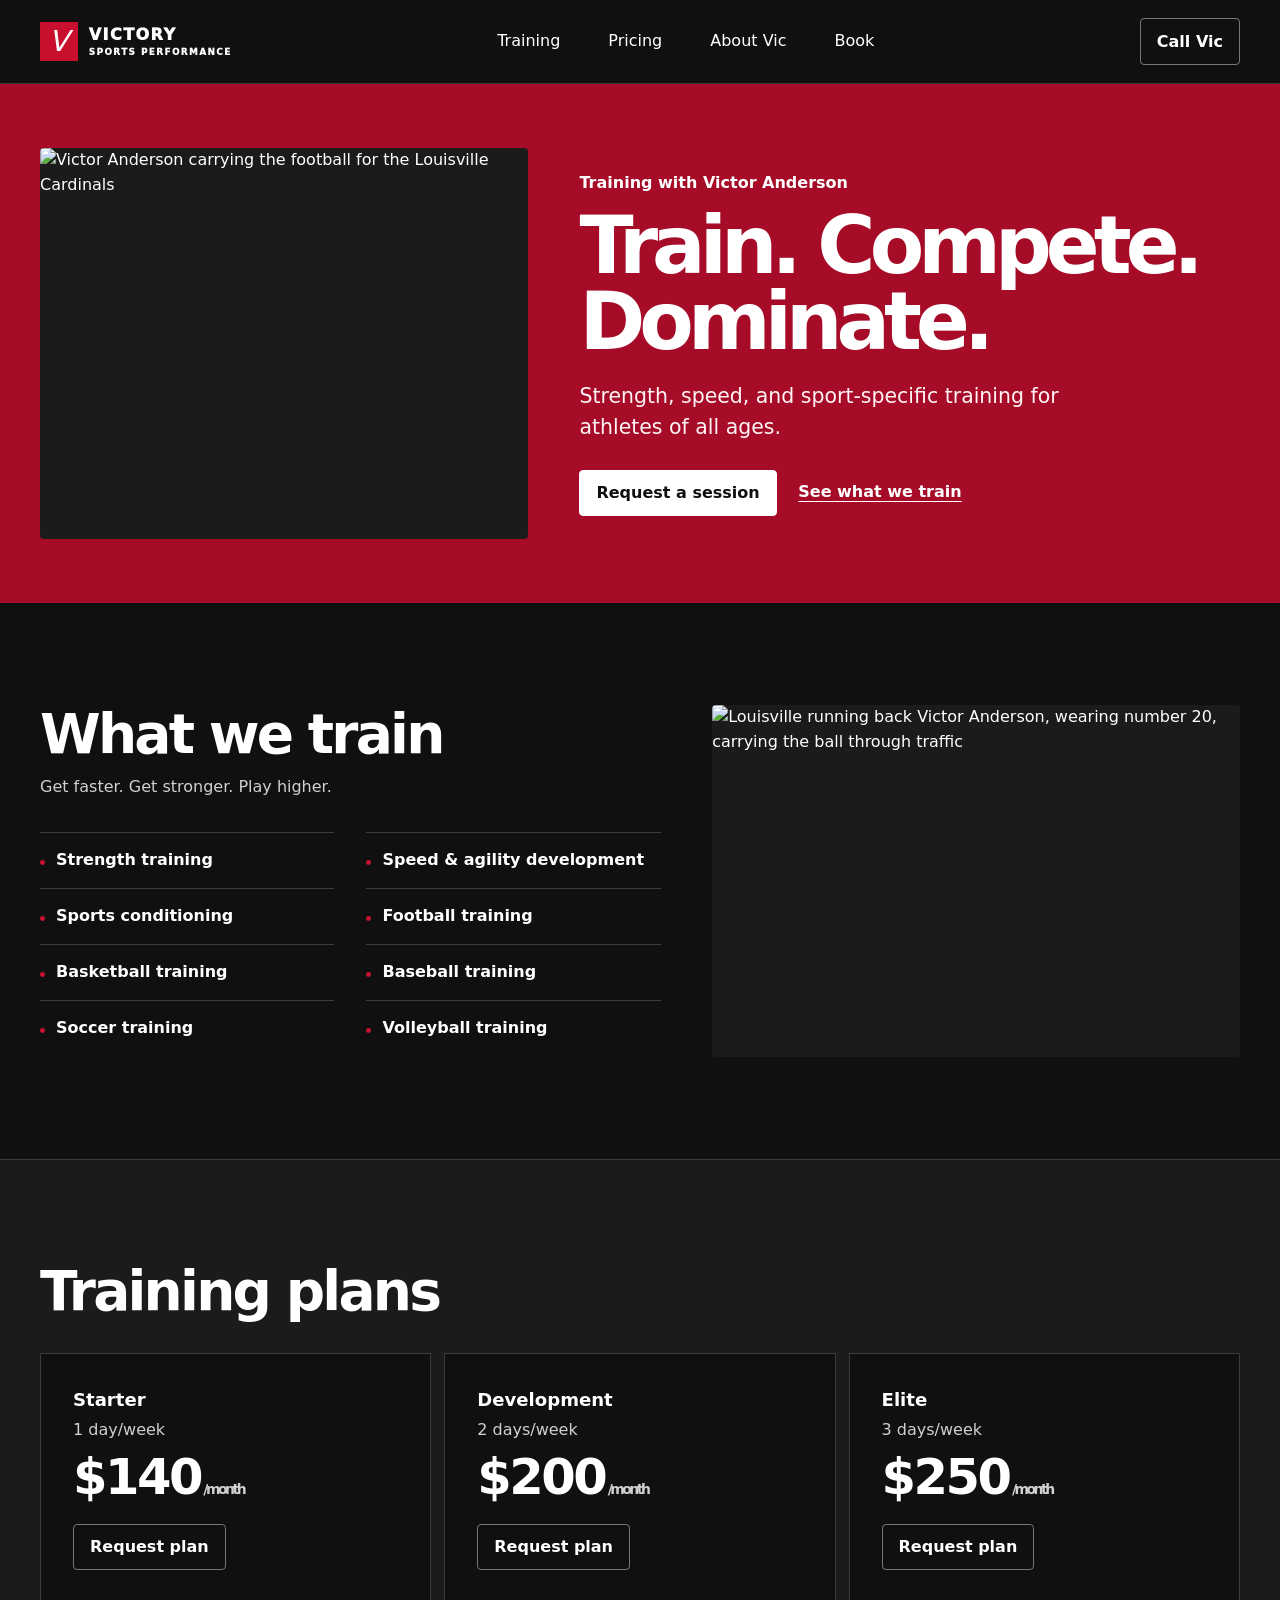
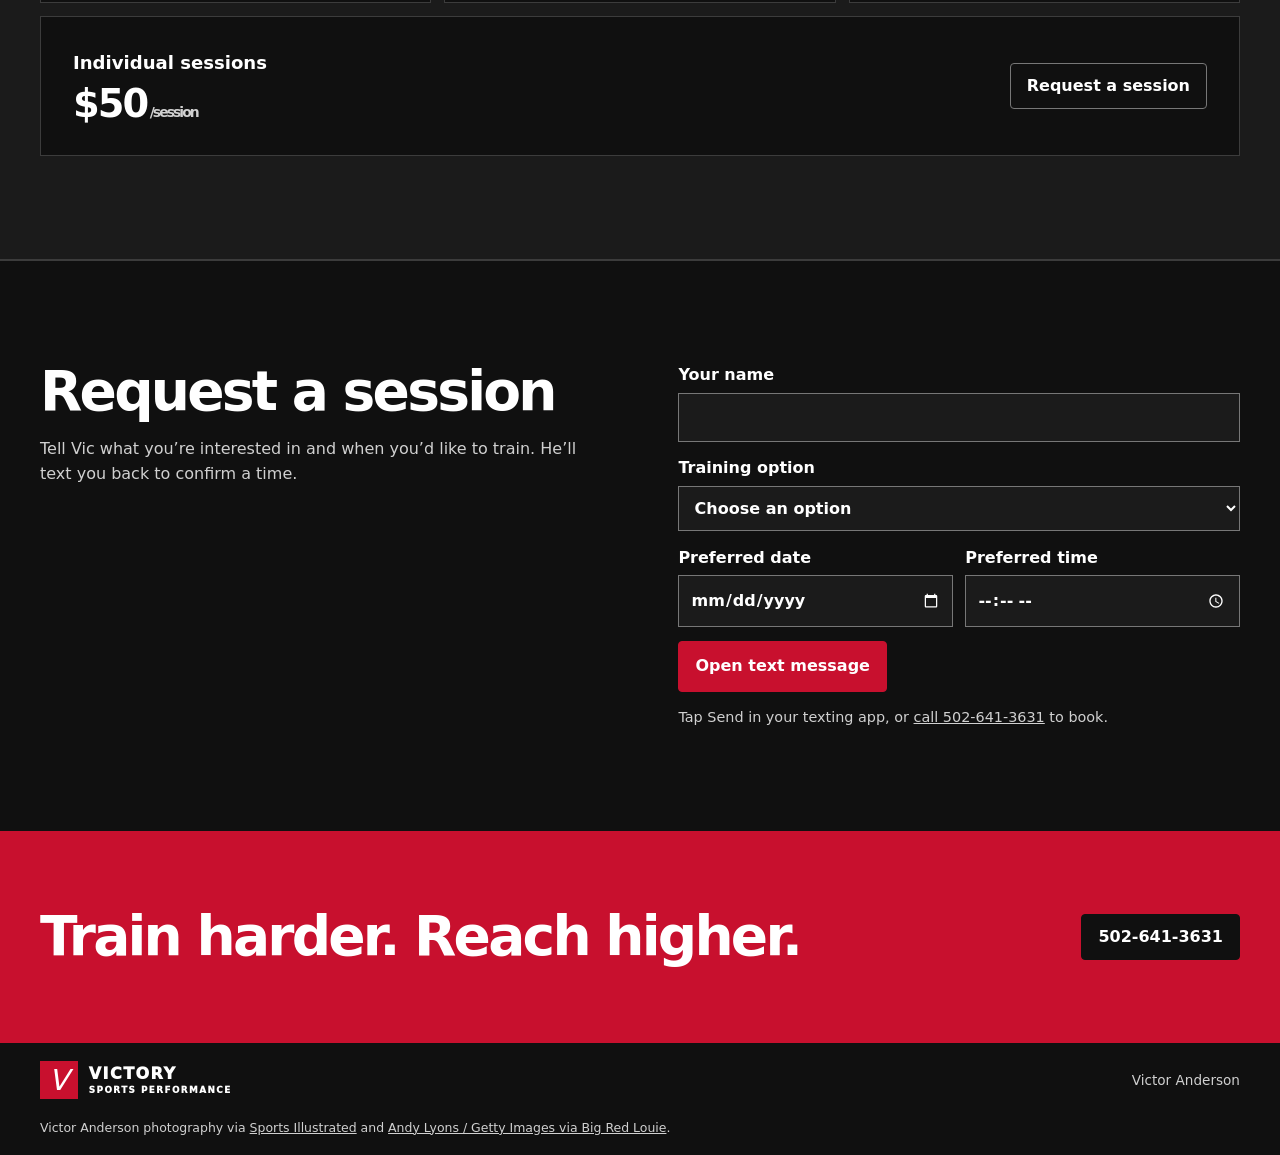
==== index.html @ 670b20ab "Move the lead photo to the left on desktop" ====
<!doctype html>
<html lang="en">
<head>
<meta charset="utf-8">
<meta name="viewport" content="width=device-width,initial-scale=1">
<meta name="description" content="Sports performance training with Victor Anderson. Strength, speed, and conditioning for athletes of all ages and sports.">
<title>Victory Sports Performance | Victor Anderson</title>
<link rel="stylesheet" href="styles.css">
<style>
:root {
  --display: system-ui, sans-serif;
}
.hero-inner {
  display: grid;
  grid-template-columns: minmax(0, .85fr) minmax(0, 1.15fr);
  align-items: center;
  gap: clamp(1.5rem, 4vw, 4rem);
  padding-block: clamp(2.5rem, 5vw, 4.5rem);
}
.hero h1 { font-size: clamp(2.8rem, 6.2vw, 6rem); text-wrap: balance; }
@media (min-width: 761px) {
  .hero-inner > .field-photo { grid-column: 1; grid-row: 1; }
  .hero-copy { grid-column: 2; grid-row: 1; }
}
.training-grid {
  display: grid;
  grid-template-columns: minmax(0, 1fr) minmax(0, .85fr);
  align-items: center;
  gap: clamp(1.5rem, 4vw, 4rem);
}
.field-photo { margin: 0; min-width: 0; }
.field-photo img {
  display: block;
  width: 100%;
  height: auto;
  aspect-ratio: 5 / 4;
  object-fit: cover;
  object-position: center 55%;
  background: var(--panel);
  border-radius: .25rem;
}
.training-grid .field-photo img { aspect-ratio: 3 / 2; }
.photo-credits { padding-bottom: 1.1rem; margin-block: 0; color: var(--muted); font-size: .78rem; }
@media (max-width: 760px) {
  .hero-inner, .training-grid { grid-template-columns: 1fr; }
  .hero h1 { font-size: clamp(2.7rem, 10vw, 5rem); }
  .field-photo img { aspect-ratio: 4 / 3; }
}
.coach-name { margin: 0 0 .8rem; color: var(--paper); font-weight: 700; }
h1 { font-size: clamp(2.8rem, 8.8vw, 7.4rem); letter-spacing: -.075em; line-height: .96; }
h2 { font-size: clamp(2rem, 4.3vw, 3.6rem); letter-spacing: -.05em; line-height: 1.05; }
.intro { max-width: 42ch; margin-top: 1.25rem; }
.button { border-radius: .25rem; }
.training-tagline { color: var(--muted); margin: .7rem 0 0; }
.programs li::before { width: .3rem; height: .3rem; border-radius: 50%; transform: none; }
.plans article:last-child { border-color: var(--line); }
.price { font-size: clamp(2rem, 4vw, 3.1rem); letter-spacing: -.05em; }
.booking { border-top: 1px solid var(--line); }
.booking-grid { display: grid; grid-template-columns: minmax(0, 1fr) minmax(0, 1fr); gap: clamp(1.5rem, 6vw, 5rem); }
.booking-copy p:last-child, .booking-help { color: var(--muted); }
.booking-form { display: grid; gap: .9rem; }
.booking-form[hidden] { display: none; }
.booking-form label { display: grid; gap: .3rem; font-weight: 700; }
.booking-form input, .booking-form select { min-width: 0; width: 100%; padding: .7rem; border: 1px solid #777777; background: var(--panel); color: var(--paper); font: inherit; }
.booking-form :is(input, select):focus-visible { outline: 2px solid var(--paper); outline-offset: 2px; }
.booking-time { display: grid; grid-template-columns: repeat(2, minmax(0, 1fr)); gap: .75rem; }
.booking-form .button { justify-self: start; font: inherit; font-weight: 800; cursor: pointer; }
.booking-help { margin: 0; font-size: .9rem; }
@media (max-width: 680px) { .booking-grid { grid-template-columns: 1fr; } }
@media (max-width: 360px) { .booking-time { grid-template-columns: 1fr; } }
</style>
</head>
<body>
<a class="skip" href="#main">Skip to content</a>
<header class="wrap header">
<a href="./" class="brand"><span class="mark" aria-hidden="true">V</span><span>VICTORY<small>SPORTS PERFORMANCE</small></span></a>
<nav aria-label="Main navigation"><a href="#training">Training</a><a href="#pricing">Pricing</a><a href="./victor-anderson.html">About Vic</a><a href="#booking">Book</a></nav>
<a class="button outline" href="tel:+15026413631">Call Vic</a>
</header>
<main id="main">
<section class="hero">
<div class="wrap hero-inner">
<div class="hero-copy">
<p class="coach-name">Training with Victor Anderson</p>
<h1>Train. Compete.<br>Dominate.</h1>
<p class="intro">Strength, speed, and sport-specific training for athletes of all ages.</p>
<div class="actions"><a class="button" href="#booking">Request a session</a><a class="text-link" href="#training">See what we train</a></div>
</div>
<figure class="field-photo">
  <img src="https://www.si.com/.image/t_share/MTY4MjYxNjY4NzAwNDMxNjM3/victor-anderson-p1jpg.jpg" alt="Victor Anderson carrying the football for the Louisville Cardinals" width="900" height="720" fetchpriority="high">
</figure>
</div>
</section>
<section class="wrap section training-grid" id="training">
<div>
<h2>What we train</h2>
<p class="training-tagline">Get faster. Get stronger. Play higher.</p>
<ul class="programs">
<li>Strength training</li><li>Speed &amp; agility development</li><li>Sports conditioning</li><li>Football training</li><li>Basketball training</li><li>Baseball training</li><li>Soccer training</li><li>Volleyball training</li>
</ul>
</div>
<figure class="field-photo">
  <img src="https://images2.minutemediacdn.com/image/upload/c_fill%2Cw_720%2Car_16%3A9%2Cf_auto%2Cq_auto%2Cg_auto/shape/cover/sport/cd3e991892039400af89ea56bec3d49aaea611ad6e52cfca38bb9a7efc044251.jpg" alt="Louisville running back Victor Anderson, wearing number 20, carrying the ball through traffic" width="720" height="405" loading="lazy" decoding="async">
</figure>
</section>
<section class="pricing" id="pricing"><div class="wrap section">
<h2>Training plans</h2>
<div class="plans">
<article><h3>Starter</h3><p>1 day/week</p><div class="price">$140<small>/month</small></div><a class="button outline" href="#booking" data-plan="starter" aria-label="Request the Starter plan">Request plan</a></article>
<article><h3>Development</h3><p>2 days/week</p><div class="price">$200<small>/month</small></div><a class="button outline" href="#booking" data-plan="development" aria-label="Request the Development plan">Request plan</a></article>
<article><h3>Elite</h3><p>3 days/week</p><div class="price">$250<small>/month</small></div><a class="button outline" href="#booking" data-plan="elite" aria-label="Request the Elite plan">Request plan</a></article>
</div>
<div class="single"><div><h3>Individual sessions</h3><div class="price">$50<small>/session</small></div></div><a class="button outline" href="#booking" data-plan="individual">Request a session</a></div>
</div></section>
<section class="booking" id="booking" aria-labelledby="booking-heading">
  <div class="wrap section booking-grid">
    <div class="booking-copy">
      <h2 id="booking-heading">Request a session</h2>
      <p>Tell Vic what you’re interested in and when you’d like to train. He’ll text you back to confirm a time.</p>
    </div>
    <form class="booking-form" id="booking-form" aria-describedby="booking-help" hidden>
      <label>Your name <input name="clientName" autocomplete="name" maxlength="80" required></label>
      <label>Training option
        <select name="plan" required>
          <option value="">Choose an option</option>
          <option value="individual">Individual session — $50/session</option>
          <option value="starter">Starter — $140/month</option>
          <option value="development">Development — $200/month</option>
          <option value="elite">Elite — $250/month</option>
        </select>
      </label>
      <div class="booking-time">
        <label>Preferred date <input type="date" name="date" required></label>
        <label>Preferred time <input type="time" name="time" required></label>
      </div>
      <button class="button" type="submit">Open text message</button>
      <p class="booking-help" id="booking-help">Tap Send in your texting app, or <a href="tel:+15026413631">call 502-641-3631</a> to book.</p>
    </form>
    <noscript><p><a href="tel:+15026413631">Call 502-641-3631 to request a session.</a></p></noscript>
  </div>
</section>
<section class="contact"><div class="wrap"><h2>Train harder. Reach higher.</h2><a class="button" href="tel:+15026413631">502-641-3631</a></div></section>
</main>
<footer class="wrap footer"><a href="./" class="brand"><span class="mark" aria-hidden="true">V</span><span>VICTORY<small>SPORTS PERFORMANCE</small></span></a><span>Victor Anderson</span></footer>
<p class="wrap photo-credits">Victor Anderson photography via <a href="https://www.si.com/more-sports/2011/08/01/victor-anderson-louisville">Sports Illustrated</a> and <a href="https://bigredlouie.com/2019/08/29/louisville-football-the-50-greatest-cardinals-of-all-time/">Andy Lyons / Getty Images via Big Red Louie</a>.</p>
<script>
  const bookingForm = document.querySelector('#booking-form');
  const nameField = bookingForm.elements.namedItem('clientName');
  const planField = bookingForm.elements.namedItem('plan');
  const dateField = bookingForm.elements.namedItem('date');
  const timeField = bookingForm.elements.namedItem('time');

  function setEarliestDate() {
    const now = new Date();
    const month = String(now.getMonth() + 1).padStart(2, '0');
    const day = String(now.getDate()).padStart(2, '0');
    dateField.min = `${now.getFullYear()}-${month}-${day}`;
  }

  setEarliestDate();
  bookingForm.hidden = false;
  document.querySelectorAll('[data-plan]').forEach((link) => {
    link.addEventListener('click', () => { planField.value = link.dataset.plan; });
  });
  nameField.addEventListener('input', () => nameField.setCustomValidity(''));

  bookingForm.addEventListener('submit', (event) => {
    event.preventDefault();
    setEarliestDate();
    const name = nameField.value.trim();
    nameField.setCustomValidity(name ? '' : 'Enter your name.');
    if (!bookingForm.reportValidity()) return;

    const plan = planField.selectedOptions[0].textContent;
    const date = new Intl.DateTimeFormat('en-US', { dateStyle: 'long' })
      .format(new Date(dateField.value + 'T12:00:00'));
    const [hour, minute] = timeField.value.split(':').map(Number);
    const time = `${hour % 12 || 12}:${String(minute).padStart(2, '0')} ${hour < 12 ? 'AM' : 'PM'}`;
    const message = `Hi Victor, I'm ${name}. I'd like to book ${plan} on ${date} at ${time}. Is that time available?`;
    const isAppleMobile = /iPhone|iPad|iPod/.test(navigator.userAgent)
      || (navigator.platform === 'MacIntel' && navigator.maxTouchPoints > 1);
    const separator = isAppleMobile ? '&' : '?';
    window.location.href = `sms:+15026413631${separator}body=${encodeURIComponent(message)}`;
  });
</script>
</body>
</html>
---- styles.css ----
:root {
  color-scheme: dark;
  --bg: #101010;
  --panel: #1b1b1b;
  --paper: #ffffff;
  --muted: #d0d0d0;
  --line: #3c3c3c;
  --red: #c8102e;
  --red-deep: #a60c27;
  --ink: #101010;
  --on-red-muted: #fff3f5;
  --display: Impact, Haettenschweiler, 'Arial Narrow', sans-serif;
}
* { box-sizing: border-box; }
html { scroll-behavior: smooth; }
body { margin: 0; background: var(--bg); color: var(--paper); font: 16px/1.55 system-ui, sans-serif; }
a { color: inherit; }
a:focus-visible { outline: 2px solid var(--paper); outline-offset: 5px; }
.wrap { width: min(100% - 3rem, 75rem); margin-inline: auto; }
.header, .footer { display: flex; align-items: center; justify-content: space-between; gap: 1rem; padding-block: 1.15rem; }
.header nav { display: flex; gap: clamp(1rem, 4vw, 3rem); }
.header nav a, .brand { text-decoration: none; }
.header nav a:hover, .text-link:hover { text-decoration: underline; text-underline-offset: .25em; }
.brand { display: inline-flex; align-items: center; gap: .65rem; font-weight: 950; line-height: .95; letter-spacing: .09em; }
.brand small { display: block; margin-top: .32rem; font-size: .55rem; }
.mark { display: grid; place-items: center; background: var(--red); color: var(--paper); width: 2.4rem; aspect-ratio: 1; font: italic 1.8rem/1 var(--display); }
.button { display: inline-flex; align-items: center; justify-content: center; gap: .75rem; background: var(--red); color: var(--paper); border: 1px solid var(--red); padding: .76rem 1rem; text-decoration: none; font-weight: 800; line-height: 1.25; }
.button:hover { background: var(--paper); border-color: var(--paper); color: var(--ink); }
.button.outline { background: transparent; border-color: #777777; color: var(--paper); }
.button.outline:hover { background: var(--red); border-color: var(--red); color: var(--paper); }
.skip { position: absolute; left: 1rem; top: 1rem; transform: translateY(-200%); background: var(--red); color: var(--paper); padding: .5rem 1rem; z-index: 3; }
.skip:focus { transform: none; outline-color: var(--paper); }
.hero { position: relative; overflow: hidden; isolation: isolate; border-top: 1px solid var(--line); background: var(--red-deep); }
.hero-inner { padding-block: clamp(3.75rem, 9vw, 8rem); }
.eyebrow { display: flex; align-items: center; gap: .6rem; margin: 0 0 1.3rem; color: var(--red); font-size: .73rem; font-weight: 800; letter-spacing: .13em; }
.eyebrow span { display: inline-block; width: .53rem; height: .53rem; transform: skew(-15deg); background: currentColor; }
h1, h2 { margin: 0; font-family: var(--display); font-weight: 900; line-height: .93; letter-spacing: -.025em; }
h1 { font-size: clamp(3rem, 11vw, 10rem); }
h2 { font-size: clamp(2.2rem, 6vw, 5.3rem); }
em { color: var(--red); font-style: normal; }
.intro { color: var(--muted); font-size: clamp(1rem, 2.3vw, 1.28rem); max-width: 36ch; margin: 1.6rem 0; }
.actions { display: flex; align-items: center; flex-wrap: wrap; gap: .9rem 1.35rem; }
.text-link { font-weight: 700; text-underline-offset: .24em; }
.stripe { background: var(--red); color: var(--paper); }
.stripe .wrap { display: flex; align-items: center; justify-content: space-between; flex-wrap: wrap; gap: .4rem; font-size: clamp(.67rem, 2.3vw, 1.25rem); letter-spacing: .1em; font-weight: 950; padding-block: .8rem; }
.section { padding-block: clamp(3rem, 8vw, 7rem); }
.programs { display: grid; grid-template-columns: repeat(2, minmax(0, 1fr)); list-style: none; margin: 2rem 0 0; padding: 0; column-gap: 2rem; }
.programs li { border-top: 1px solid var(--line); padding: .95rem 0; font-weight: 680; display: flex; align-items: baseline; gap: .7rem; }
.programs li::before { content: ''; width: .45rem; height: .45rem; flex: 0 0 auto; background: var(--red); transform: skew(-19deg); }
.more { margin: .65rem 0 0; color: var(--muted); }
.pricing { background: var(--panel); border-block: 1px solid var(--line); }
.plans { display: grid; grid-template-columns: repeat(3, minmax(0, 1fr)); gap: .8rem; margin-top: 2rem; }
.plans article, .single { border: 1px solid var(--line); padding: clamp(1rem, 3vw, 2rem); background: var(--bg); }
.plans article { display: flex; align-items: flex-start; flex-direction: column; }
.plans article:last-child { border-color: var(--red); }
h3 { margin: 0; font-size: 1.13rem; }
.plans p { margin: .25rem 0 .65rem; color: var(--muted); }
.price { font: 900 clamp(2rem, 5.2vw, 4rem)/1 var(--display); margin-bottom: 1.35rem; }
.price small { margin-left: .14rem; font: 600 .87rem system-ui, sans-serif; color: var(--muted); }
.single { display: flex; align-items: center; justify-content: space-between; flex-wrap: wrap; gap: 1rem; margin-top: .8rem; }
.single .price { margin: .5rem 0 0; font-size: clamp(1.8rem, 3vw, 2.6rem); }
.contact { background: var(--red); color: var(--paper); }
.contact .wrap { display: flex; flex-wrap: wrap; align-items: center; justify-content: space-between; gap: 1.5rem; padding-block: clamp(2.75rem, 6vw, 5rem); }
.contact .button { background: var(--ink); color: var(--paper); border-color: var(--ink); }
.contact .button:hover { background: var(--paper); color: var(--ink); }
.contact a:focus-visible { outline-color: var(--paper); }
.footer > span { color: var(--muted); font-size: .85rem; }
@media (max-width: 640px) {
  .wrap { width: calc(100% - 2rem); }
  .header { flex-wrap: wrap; }
  .header nav { order: 1; width: 100%; padding-top: .65rem; border-top: 1px solid var(--line); }
  .programs, .plans { grid-template-columns: 1fr; }
}
@media (prefers-reduced-motion: reduce) { html { scroll-behavior: auto; } }

.hero .intro, .bio-hero .intro, .bio-hero .bio-photo figcaption { color: var(--on-red-muted); }
.hero .button, .bio-hero .button { background: var(--paper); border-color: var(--paper); color: var(--ink); }
.hero .button:hover, .bio-hero .button:hover { background: var(--ink); border-color: var(--ink); color: var(--paper); }
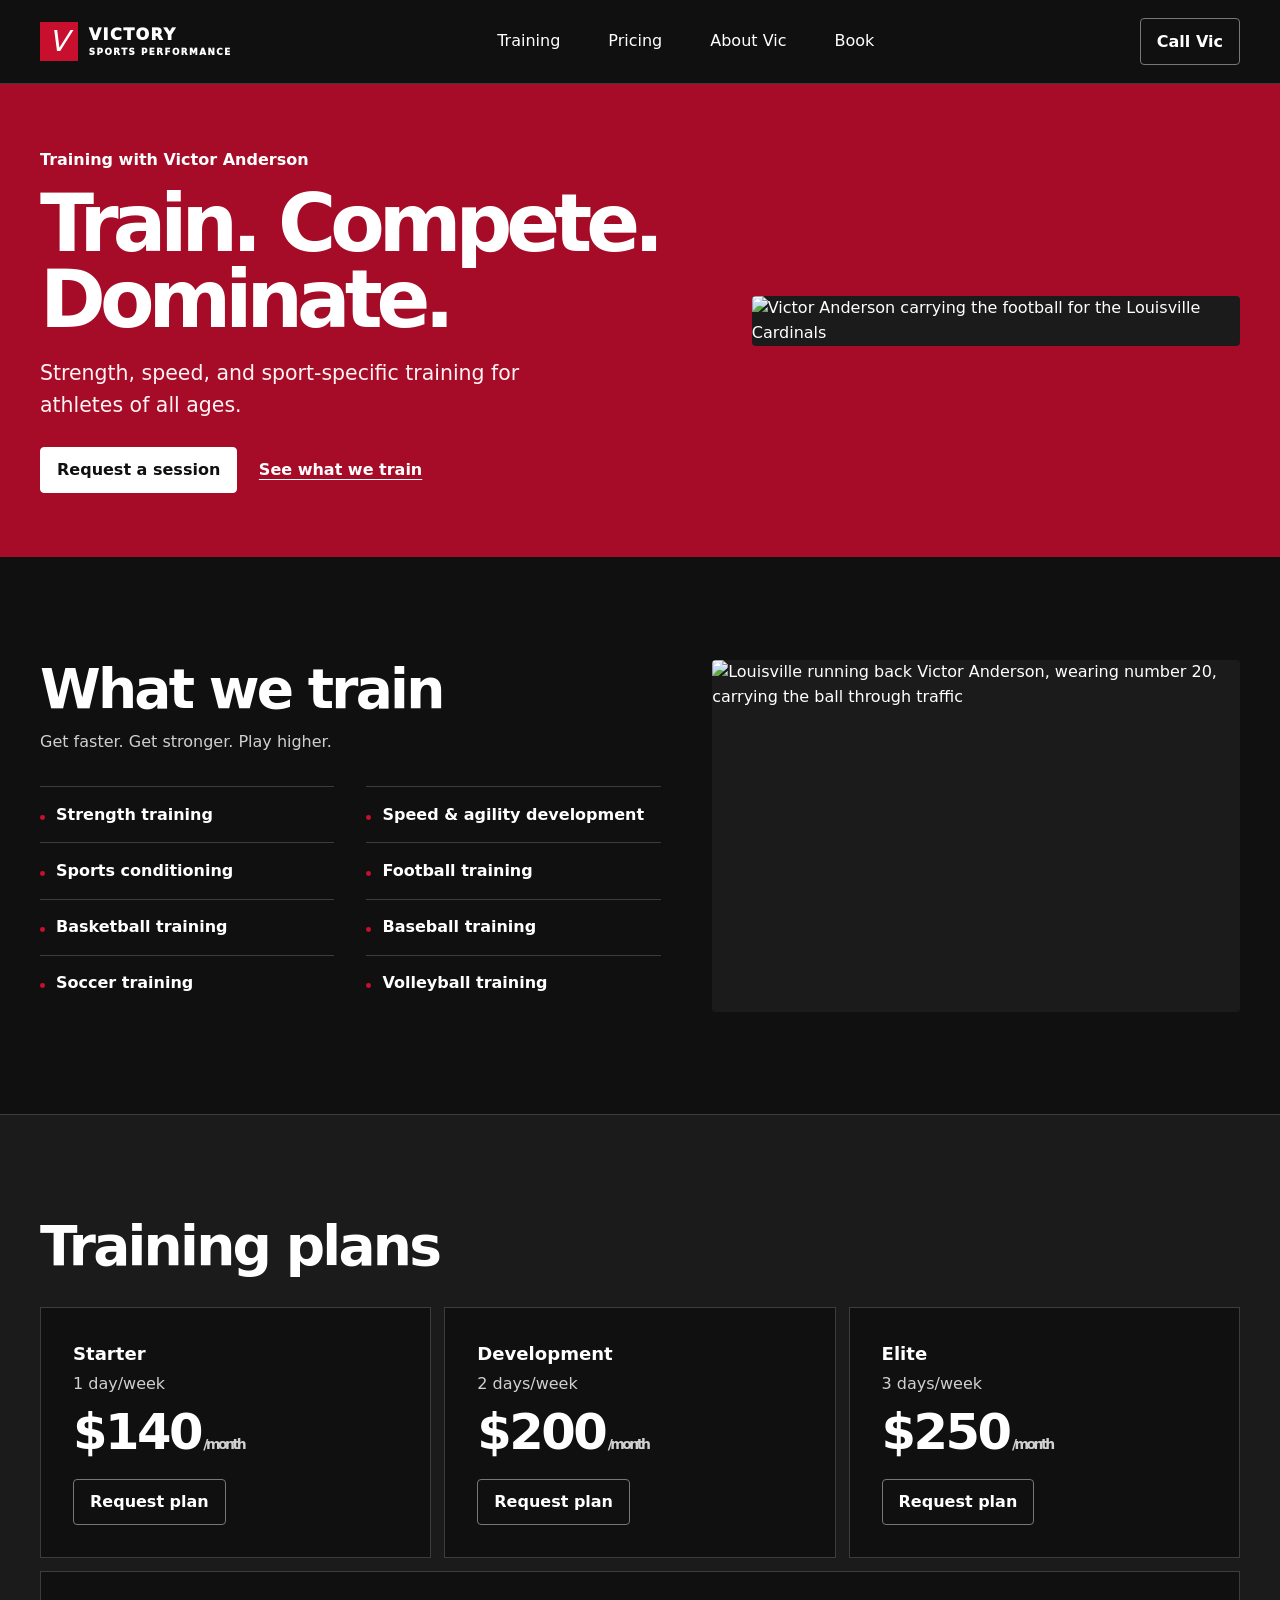
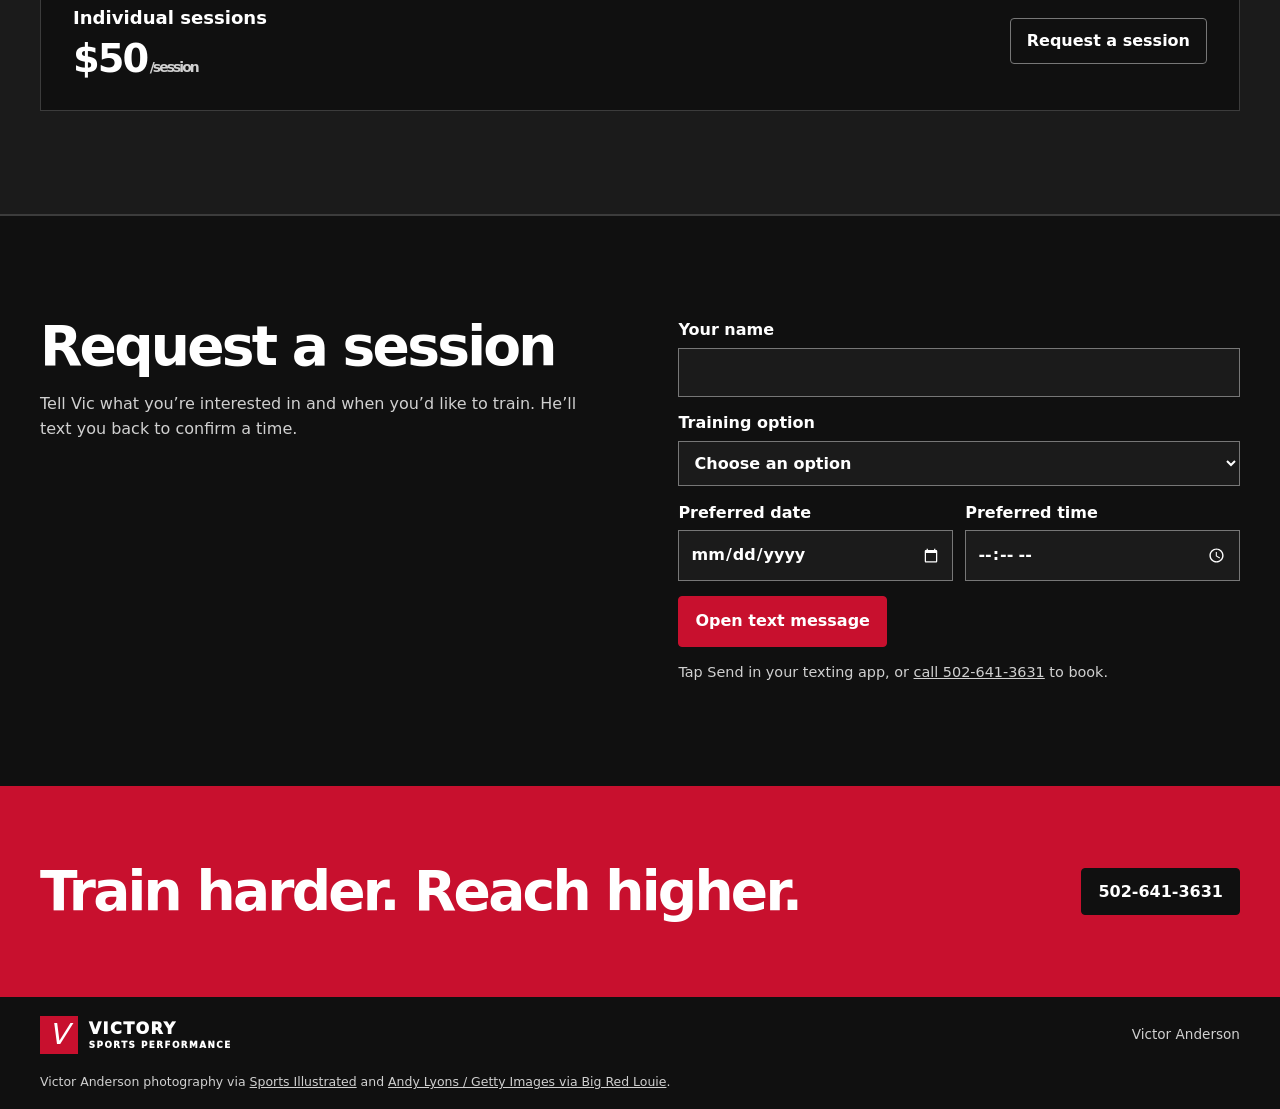
==== commit 16c02dcc: "Restore lead photo placement and show the full image" ====
--- a/index.html
+++ b/index.html
@@ -12,16 +12,13 @@
 }
 .hero-inner {
   display: grid;
-  grid-template-columns: minmax(0, .85fr) minmax(0, 1.15fr);
+  grid-template-columns: minmax(0, 1.15fr) minmax(0, .85fr);
   align-items: center;
   gap: clamp(1.5rem, 4vw, 4rem);
   padding-block: clamp(2.5rem, 5vw, 4.5rem);
 }
 .hero h1 { font-size: clamp(2.8rem, 6.2vw, 6rem); text-wrap: balance; }
-@media (min-width: 761px) {
-  .hero-inner > .field-photo { grid-column: 1; grid-row: 1; }
-  .hero-copy { grid-column: 2; grid-row: 1; }
-}
+.hero .field-photo img { aspect-ratio: auto; object-fit: contain; }
 .training-grid {
   display: grid;
   grid-template-columns: minmax(0, 1fr) minmax(0, .85fr);
@@ -80,14 +77,14 @@
 <main id="main">
 <section class="hero">
 <div class="wrap hero-inner">
-<div class="hero-copy">
+<div>
 <p class="coach-name">Training with Victor Anderson</p>
 <h1>Train. Compete.<br>Dominate.</h1>
 <p class="intro">Strength, speed, and sport-specific training for athletes of all ages.</p>
 <div class="actions"><a class="button" href="#booking">Request a session</a><a class="text-link" href="#training">See what we train</a></div>
 </div>
 <figure class="field-photo">
-  <img src="https://www.si.com/.image/t_share/MTY4MjYxNjY4NzAwNDMxNjM3/victor-anderson-p1jpg.jpg" alt="Victor Anderson carrying the football for the Louisville Cardinals" width="900" height="720" fetchpriority="high">
+  <img src="https://www.si.com/.image/t_share/MTY4MjYxNjY4NzAwNDMxNjM3/victor-anderson-p1jpg.jpg" alt="Victor Anderson carrying the football for the Louisville Cardinals" fetchpriority="high">
 </figure>
 </div>
 </section>
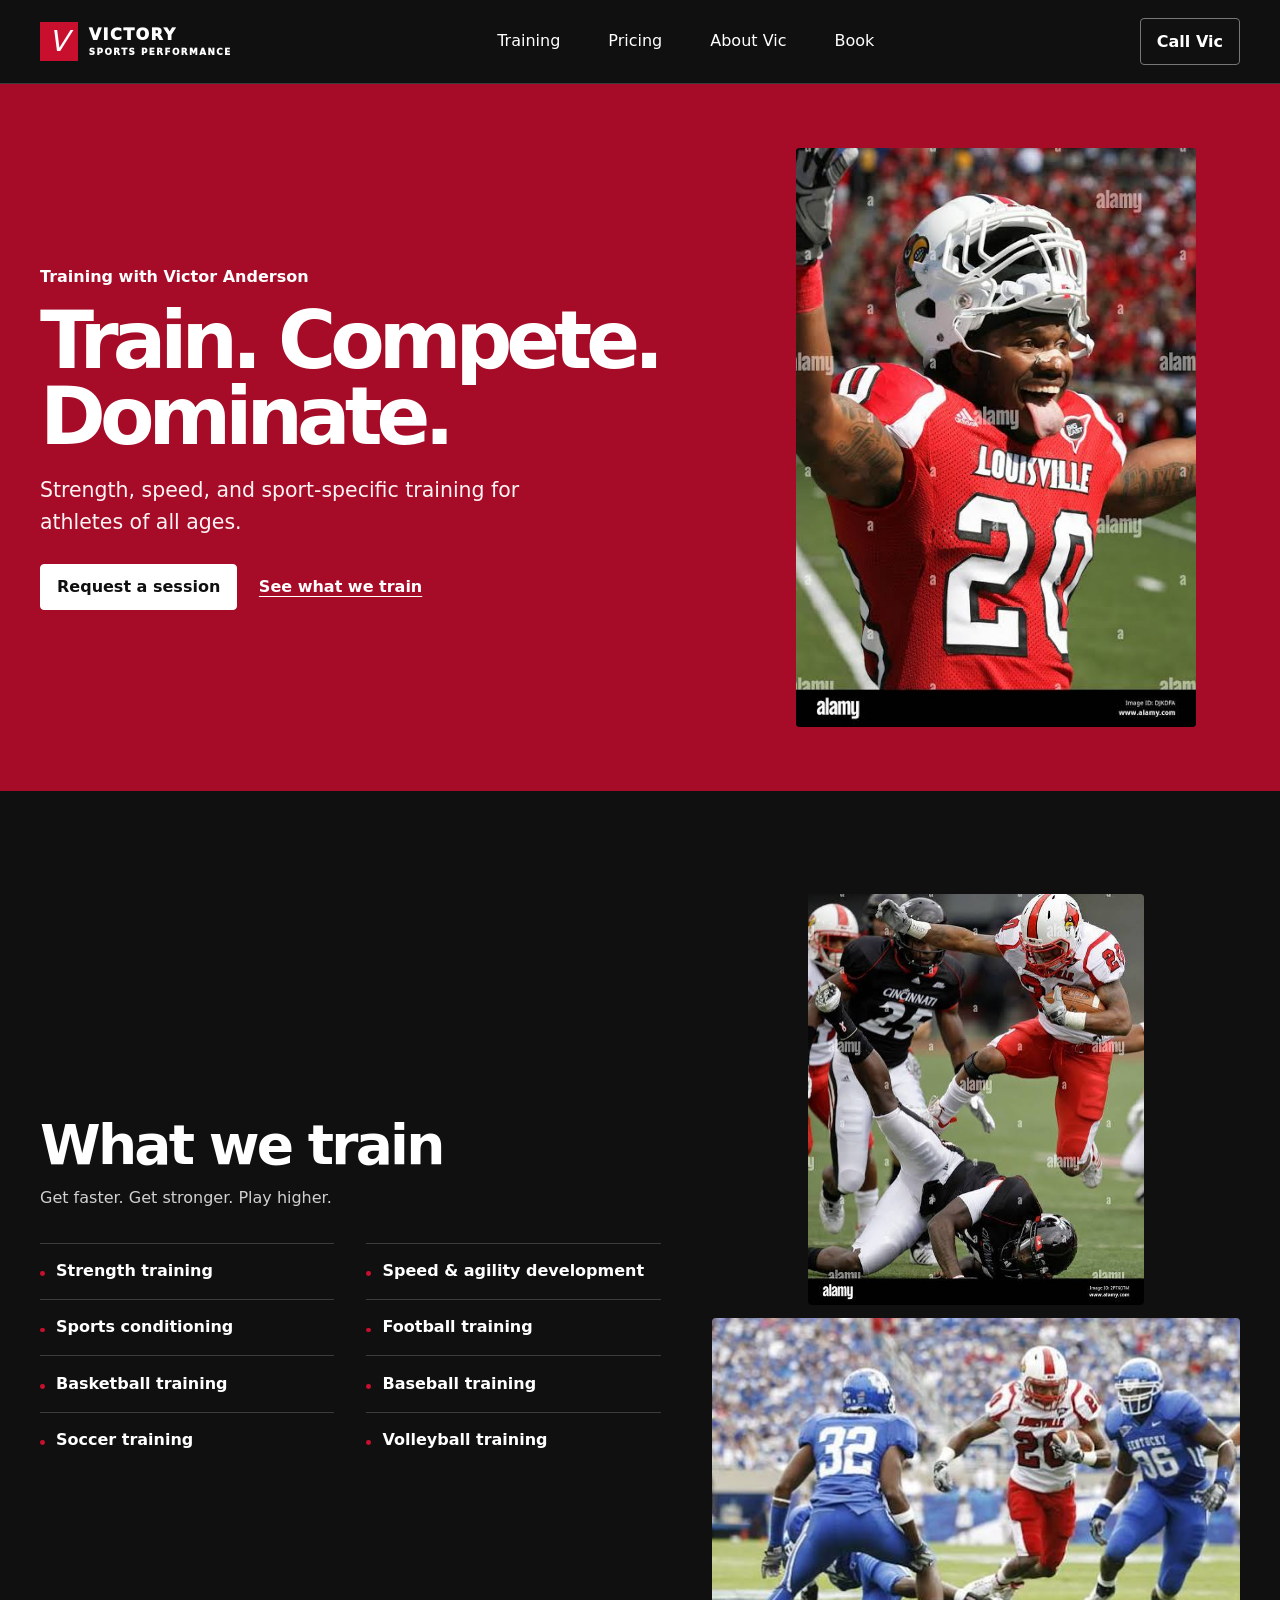
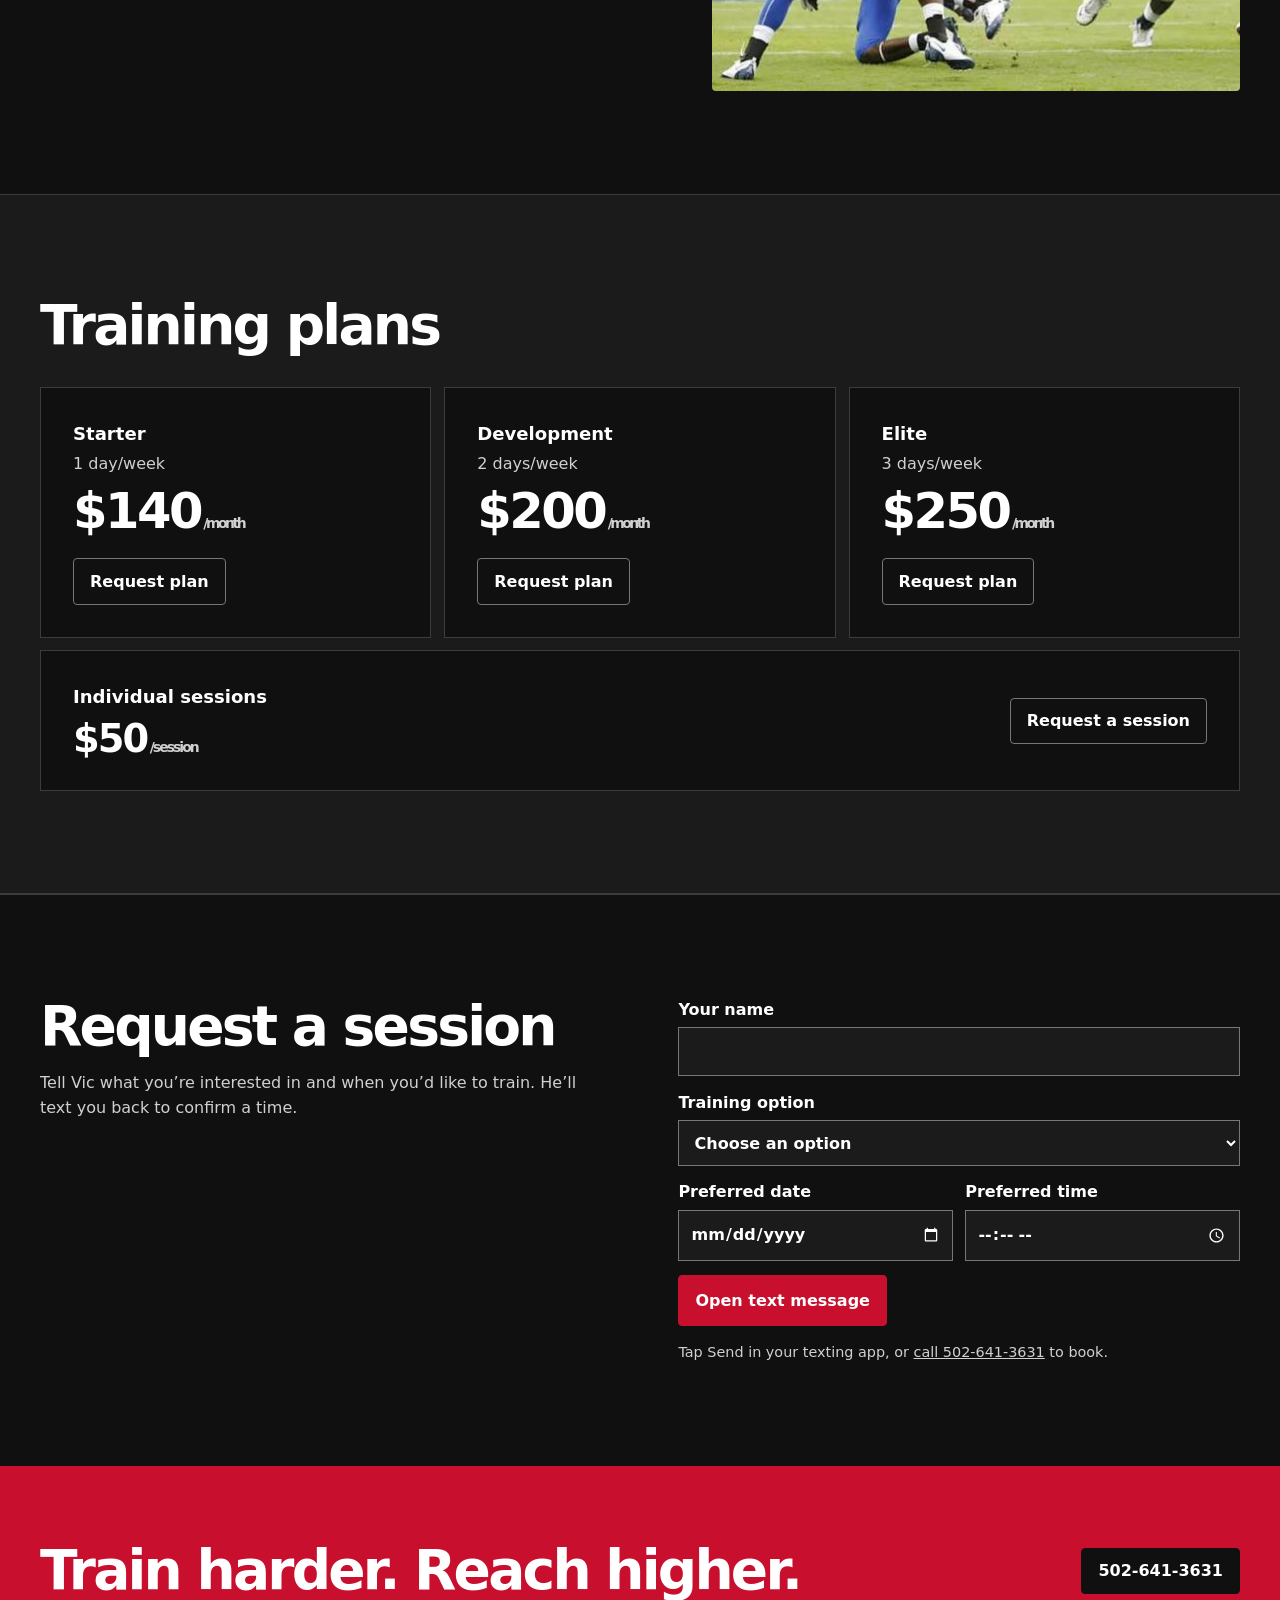
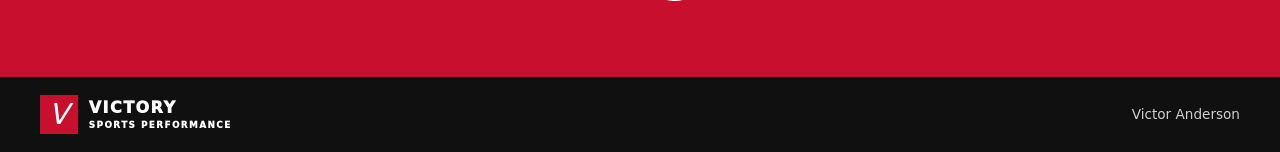
==== commit 2f7515e5: "Use all three supplied Victor Anderson photos on the homepage" ====
--- a/index.html
+++ b/index.html
@@ -18,7 +18,7 @@
   padding-block: clamp(2.5rem, 5vw, 4.5rem);
 }
 .hero h1 { font-size: clamp(2.8rem, 6.2vw, 6rem); text-wrap: balance; }
-.hero .field-photo img { aspect-ratio: auto; object-fit: contain; }
+.hero .field-photo img { aspect-ratio: auto; object-fit: contain; max-width: 25rem; margin-inline: auto; }
 .training-grid {
   display: grid;
   grid-template-columns: minmax(0, 1fr) minmax(0, .85fr);
@@ -36,8 +36,9 @@
   background: var(--panel);
   border-radius: .25rem;
 }
-.training-grid .field-photo img { aspect-ratio: 3 / 2; }
-.photo-credits { padding-bottom: 1.1rem; margin-block: 0; color: var(--muted); font-size: .78rem; }
+.training-grid .field-photo { display: grid; gap: .8rem; }
+.training-grid .field-photo img { aspect-ratio: auto; object-fit: contain; }
+.training-grid .field-photo img:first-child { max-width: 21rem; margin-inline: auto; }
 @media (max-width: 760px) {
   .hero-inner, .training-grid { grid-template-columns: 1fr; }
   .hero h1 { font-size: clamp(2.7rem, 10vw, 5rem); }
@@ -84,7 +85,7 @@
 <div class="actions"><a class="button" href="#booking">Request a session</a><a class="text-link" href="#training">See what we train</a></div>
 </div>
 <figure class="field-photo">
-  <img src="https://www.si.com/.image/t_share/MTY4MjYxNjY4NzAwNDMxNjM3/victor-anderson-p1jpg.jpg" alt="Victor Anderson carrying the football for the Louisville Cardinals" fetchpriority="high">
+  <img src="images/vic-celebrating.jpg" alt="Victor Anderson celebrating in his red Louisville number 20 jersey" width="460" height="666" fetchpriority="high">
 </figure>
 </div>
 </section>
@@ -97,7 +98,8 @@
 </ul>
 </div>
 <figure class="field-photo">
-  <img src="https://images2.minutemediacdn.com/image/upload/c_fill%2Cw_720%2Car_16%3A9%2Cf_auto%2Cq_auto%2Cg_auto/shape/cover/sport/cd3e991892039400af89ea56bec3d49aaea611ad6e52cfca38bb9a7efc044251.jpg" alt="Louisville running back Victor Anderson, wearing number 20, carrying the ball through traffic" width="720" height="405" loading="lazy" decoding="async">
+  <img src="images/vic-vs-cincinnati.jpg" alt="Victor Anderson hurdling a Cincinnati defender with the ball" width="500" height="611" loading="lazy" decoding="async">
+  <img src="images/vic-vs-kentucky.jpg" alt="Victor Anderson running between Kentucky defenders" width="531" height="376" loading="lazy" decoding="async">
 </figure>
 </section>
 <section class="pricing" id="pricing"><div class="wrap section">
@@ -139,7 +141,7 @@
 <section class="contact"><div class="wrap"><h2>Train harder. Reach higher.</h2><a class="button" href="tel:+15026413631">502-641-3631</a></div></section>
 </main>
 <footer class="wrap footer"><a href="./" class="brand"><span class="mark" aria-hidden="true">V</span><span>VICTORY<small>SPORTS PERFORMANCE</small></span></a><span>Victor Anderson</span></footer>
-<p class="wrap photo-credits">Victor Anderson photography via <a href="https://www.si.com/more-sports/2011/08/01/victor-anderson-louisville">Sports Illustrated</a> and <a href="https://bigredlouie.com/2019/08/29/louisville-football-the-50-greatest-cardinals-of-all-time/">Andy Lyons / Getty Images via Big Red Louie</a>.</p>
+
 <script>
   const bookingForm = document.querySelector('#booking-form');
   const nameField = bookingForm.elements.namedItem('clientName');
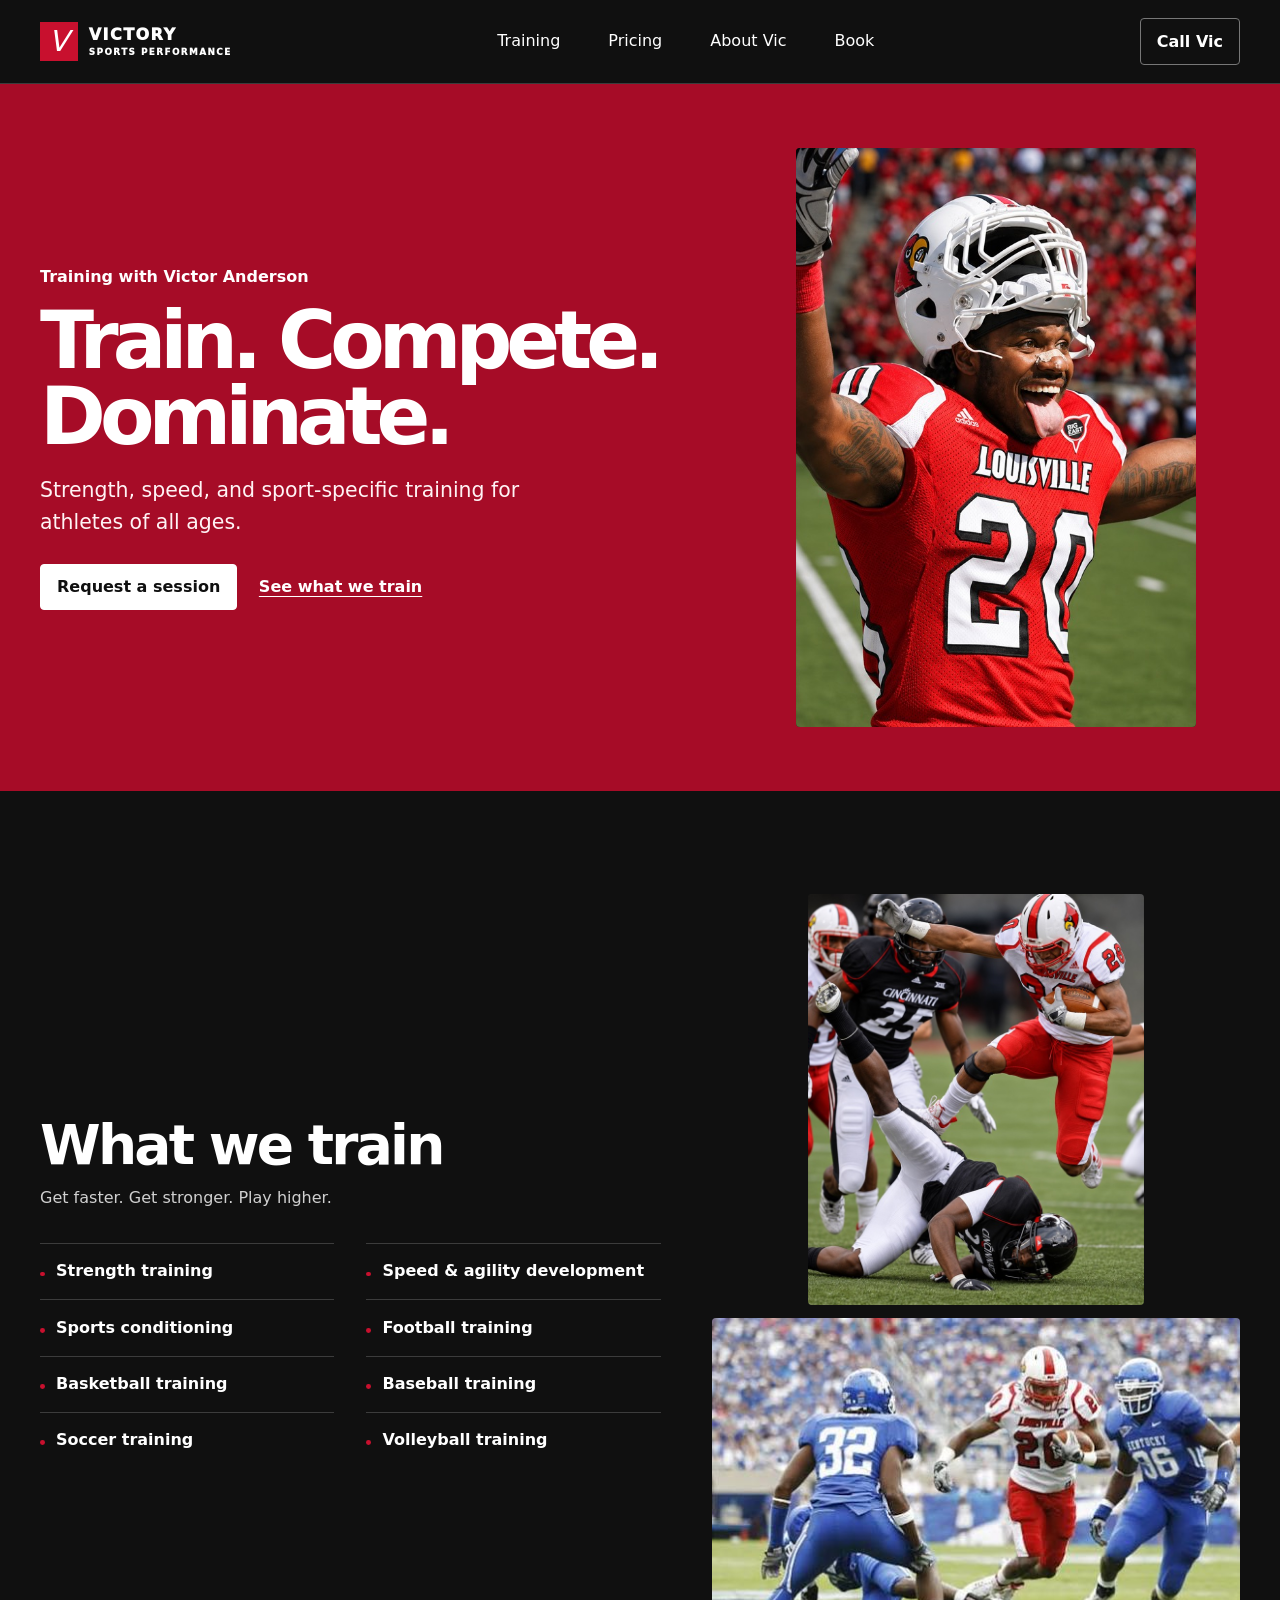
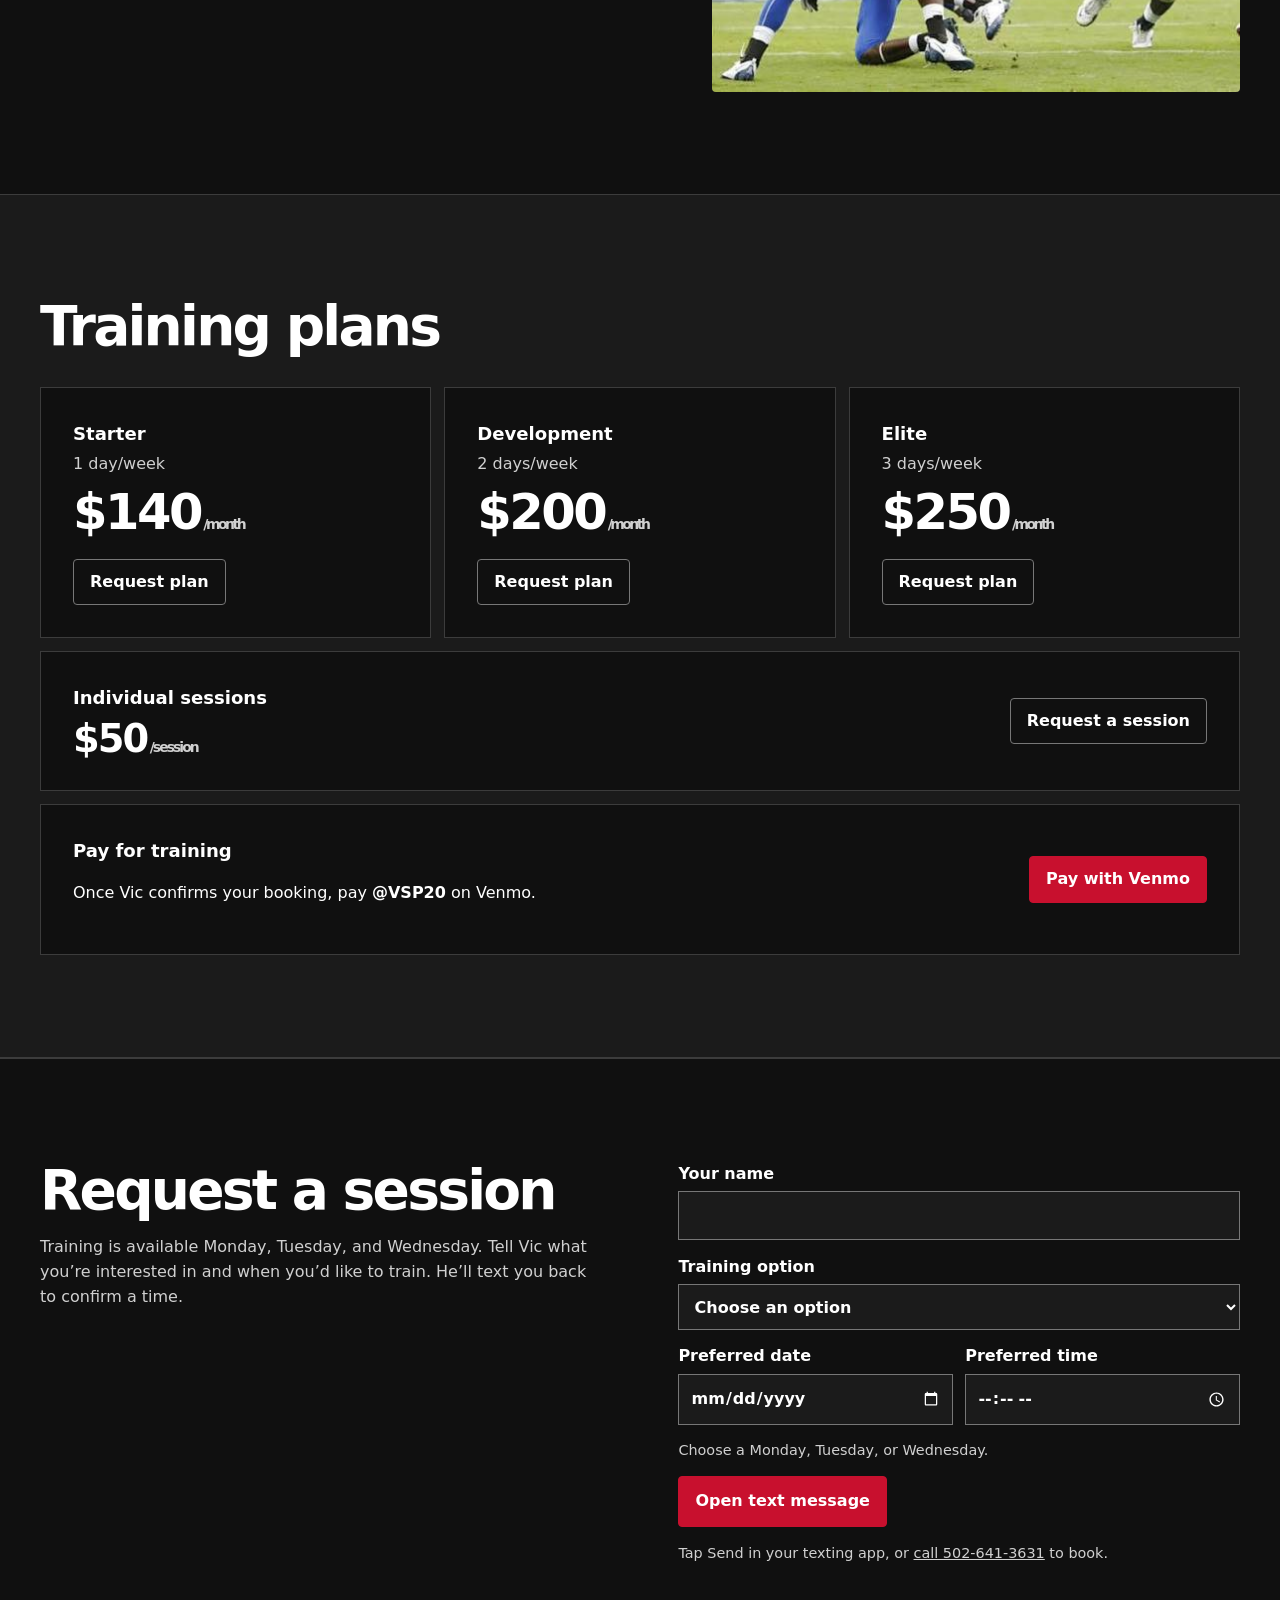
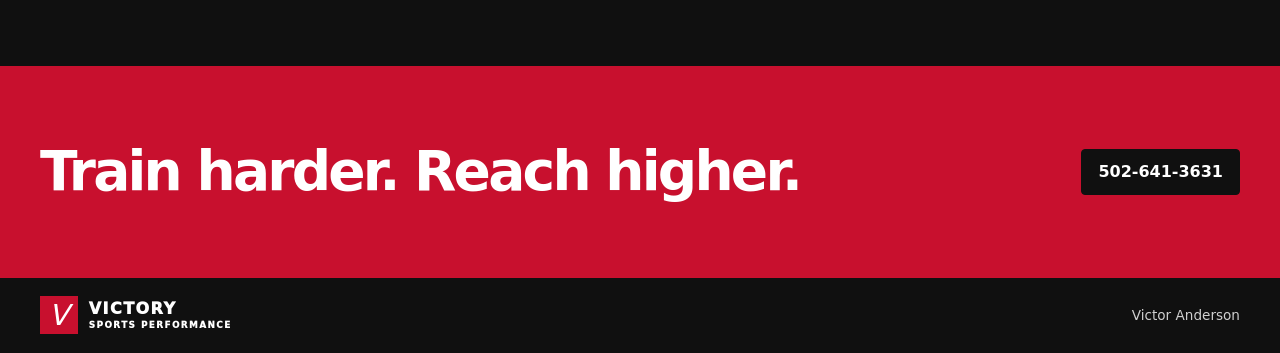
==== commit 30aa314a: "Limit training days, add Venmo payments, and feature Vic's CFL career" ====
--- a/index.html
+++ b/index.html
@@ -110,12 +110,13 @@
 <article><h3>Elite</h3><p>3 days/week</p><div class="price">$250<small>/month</small></div><a class="button outline" href="#booking" data-plan="elite" aria-label="Request the Elite plan">Request plan</a></article>
 </div>
 <div class="single"><div><h3>Individual sessions</h3><div class="price">$50<small>/session</small></div></div><a class="button outline" href="#booking" data-plan="individual">Request a session</a></div>
+<div class="single"><div><h3>Pay for training</h3><p>Once Vic confirms your booking, pay <strong>@VSP20</strong> on Venmo.</p></div><a class="button" href="https://venmo.com/u/VSP20">Pay with Venmo</a></div>
 </div></section>
 <section class="booking" id="booking" aria-labelledby="booking-heading">
   <div class="wrap section booking-grid">
     <div class="booking-copy">
       <h2 id="booking-heading">Request a session</h2>
-      <p>Tell Vic what you’re interested in and when you’d like to train. He’ll text you back to confirm a time.</p>
+      <p>Training is available Monday, Tuesday, and Wednesday. Tell Vic what you’re interested in and when you’d like to train. He’ll text you back to confirm a time.</p>
     </div>
     <form class="booking-form" id="booking-form" aria-describedby="booking-help" hidden>
       <label>Your name <input name="clientName" autocomplete="name" maxlength="80" required></label>
@@ -129,9 +130,10 @@
         </select>
       </label>
       <div class="booking-time">
-        <label>Preferred date <input type="date" name="date" required></label>
+        <label>Preferred date <input type="date" name="date" aria-describedby="booking-days" required></label>
         <label>Preferred time <input type="time" name="time" required></label>
       </div>
+      <p class="booking-help" id="booking-days">Choose a Monday, Tuesday, or Wednesday.</p>
       <button class="button" type="submit">Open text message</button>
       <p class="booking-help" id="booking-help">Tap Send in your texting app, or <a href="tel:+15026413631">call 502-641-3631</a> to book.</p>
     </form>
@@ -156,7 +158,17 @@
     dateField.min = `${now.getFullYear()}-${month}-${day}`;
   }
 
+  function validateBookingDay() {
+    const weekday = new Date(dateField.value + 'T00:00:00Z').getUTCDay();
+    const allowed = weekday >= 1 && weekday <= 3;
+    dateField.setCustomValidity(dateField.value && !allowed
+      ? 'Choose a Monday, Tuesday, or Wednesday.'
+      : '');
+  }
+
   setEarliestDate();
+  dateField.addEventListener('input', validateBookingDay);
+  dateField.addEventListener('change', validateBookingDay);
   bookingForm.hidden = false;
   document.querySelectorAll('[data-plan]').forEach((link) => {
     link.addEventListener('click', () => { planField.value = link.dataset.plan; });
@@ -168,6 +180,7 @@
     setEarliestDate();
     const name = nameField.value.trim();
     nameField.setCustomValidity(name ? '' : 'Enter your name.');
+    validateBookingDay();
     if (!bookingForm.reportValidity()) return;
 
     const plan = planField.selectedOptions[0].textContent;
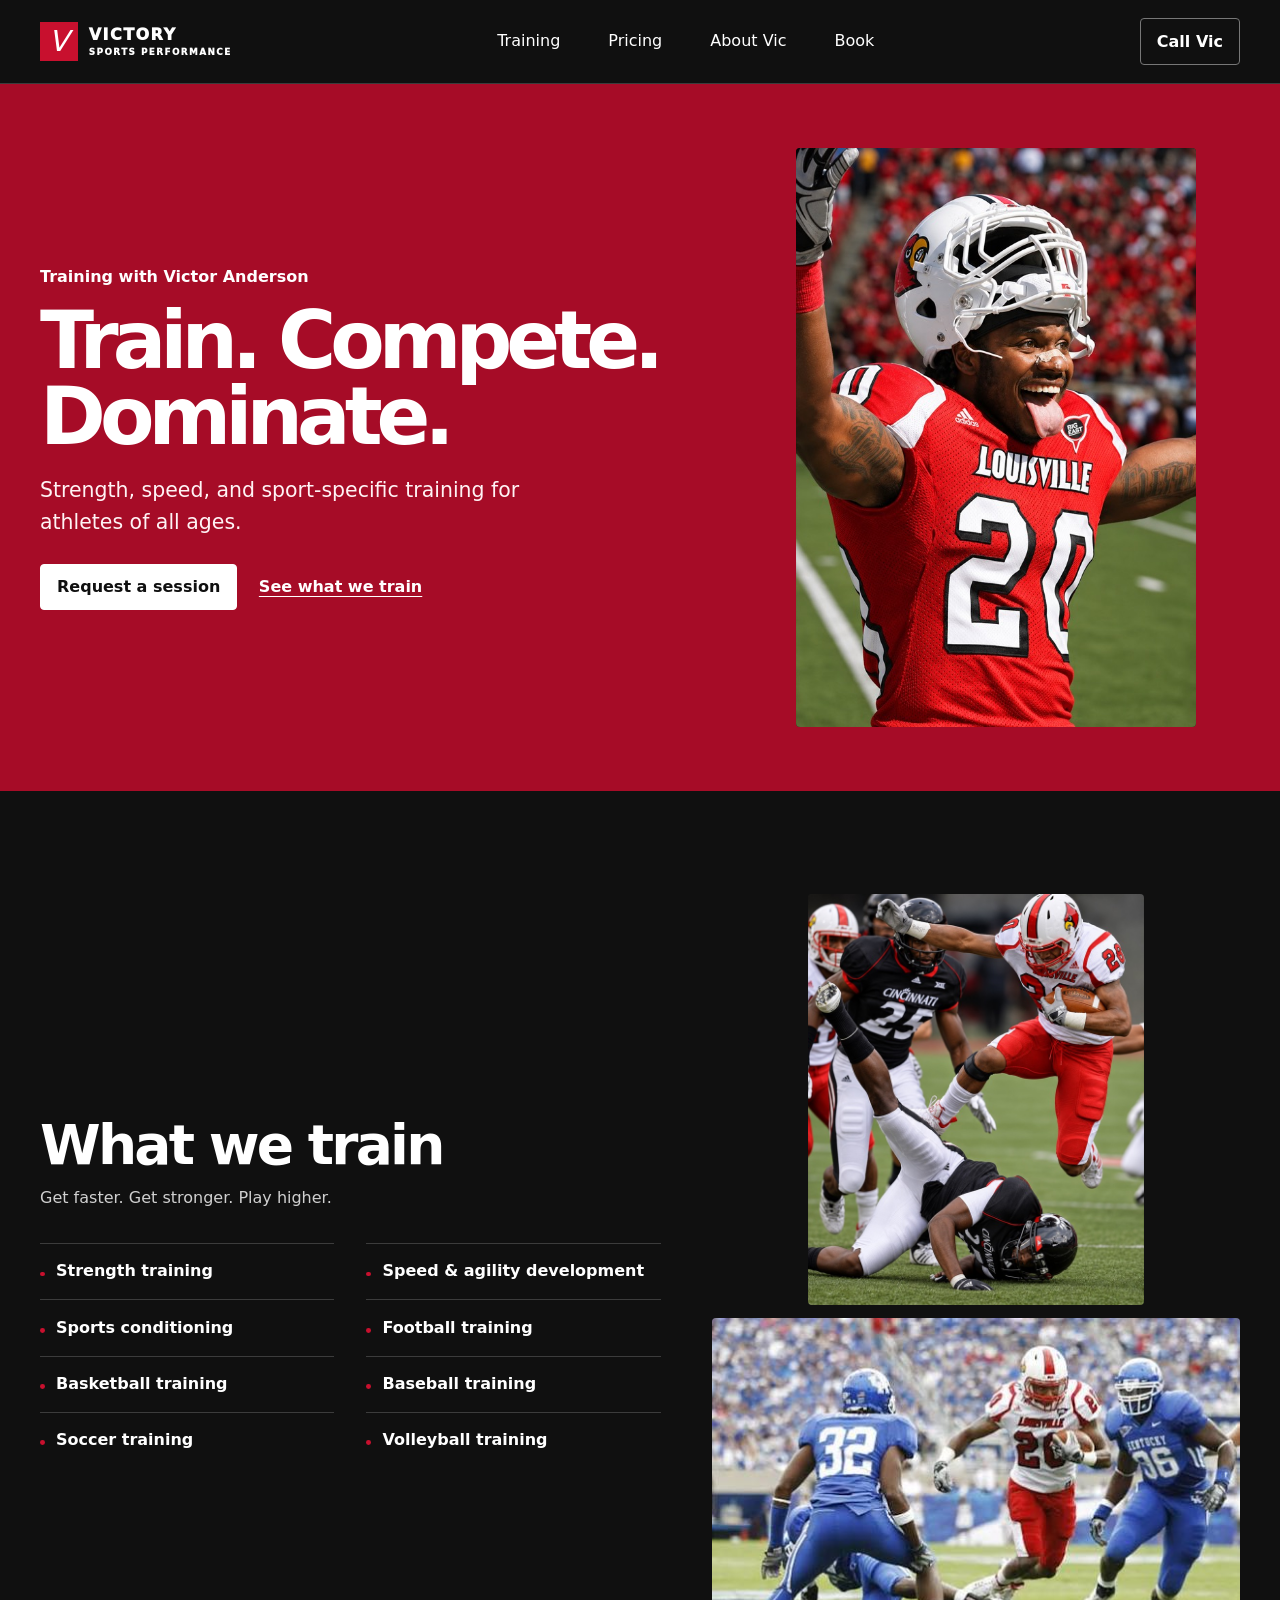
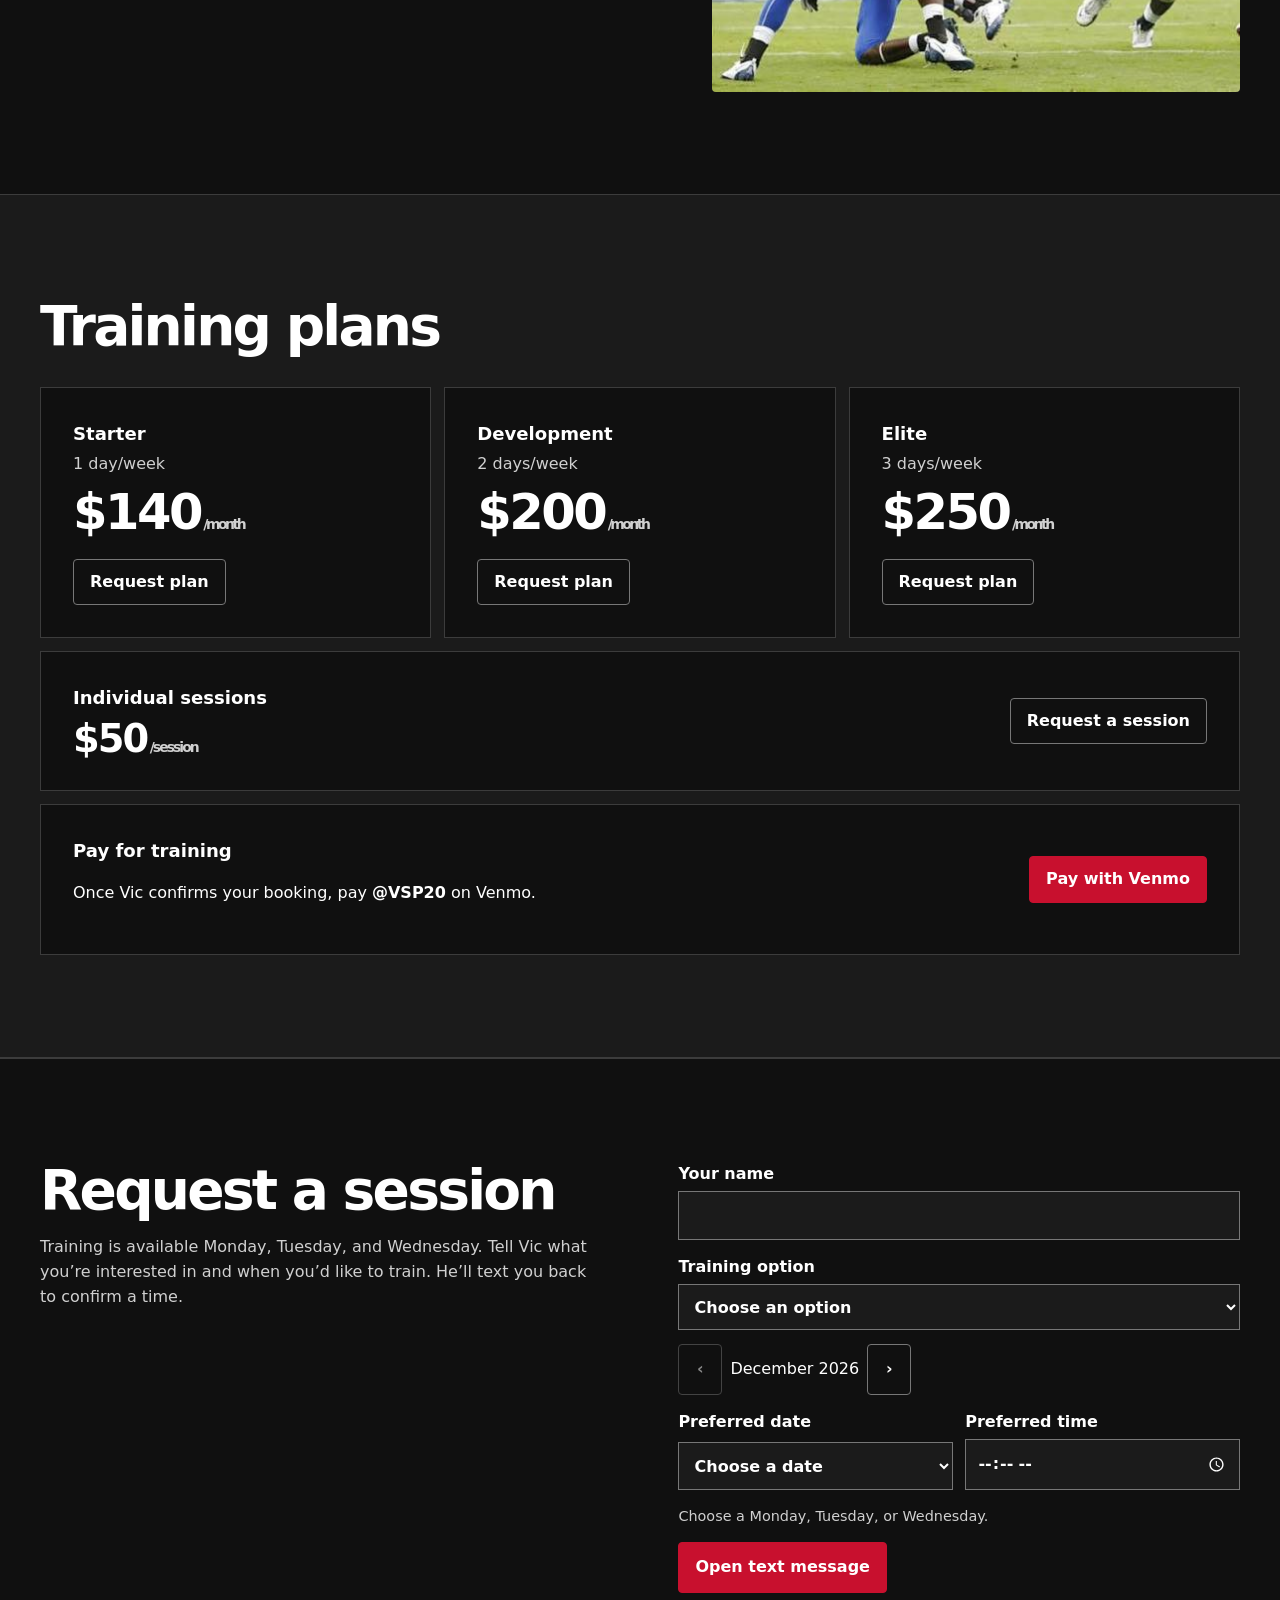
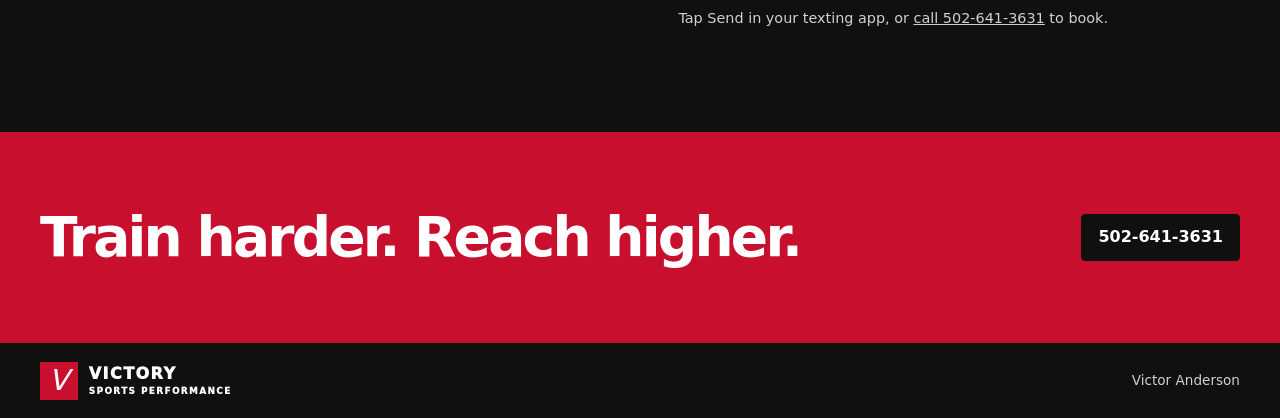
==== commit 195d795b: "Disable unavailable dates directly in the booking picker" ====
--- a/index.html
+++ b/index.html
@@ -59,6 +59,9 @@
 .booking-form { display: grid; gap: .9rem; }
 .booking-form[hidden] { display: none; }
 .booking-form label { display: grid; gap: .3rem; font-weight: 700; }
+.booking-month { display: flex; flex-wrap: wrap; align-items: center; gap: .5rem; }
+.booking-month button { min-width: 2.75rem; }
+.booking-month button:disabled { opacity: .5; cursor: default; }
 .booking-form input, .booking-form select { min-width: 0; width: 100%; padding: .7rem; border: 1px solid #777777; background: var(--panel); color: var(--paper); font: inherit; }
 .booking-form :is(input, select):focus-visible { outline: 2px solid var(--paper); outline-offset: 2px; }
 .booking-time { display: grid; grid-template-columns: repeat(2, minmax(0, 1fr)); gap: .75rem; }
@@ -129,8 +132,13 @@
           <option value="elite">Elite — $250/month</option>
         </select>
       </label>
+      <div class="booking-month" aria-label="Booking month" role="group">
+        <button class="button outline" type="button" id="previous-month" aria-label="Previous month">‹</button>
+        <span id="booking-month" aria-live="polite"></span>
+        <button class="button outline" type="button" id="next-month" aria-label="Next month">›</button>
+      </div>
       <div class="booking-time">
-        <label>Preferred date <input type="date" name="date" aria-describedby="booking-days" required></label>
+        <label>Preferred date <select name="date" aria-describedby="booking-days" required></select></label>
         <label>Preferred time <input type="time" name="time" required></label>
       </div>
       <p class="booking-help" id="booking-days">Choose a Monday, Tuesday, or Wednesday.</p>
@@ -151,24 +159,49 @@
   const dateField = bookingForm.elements.namedItem('date');
   const timeField = bookingForm.elements.namedItem('time');
 
-  function setEarliestDate() {
-    const now = new Date();
-    const month = String(now.getMonth() + 1).padStart(2, '0');
-    const day = String(now.getDate()).padStart(2, '0');
-    dateField.min = `${now.getFullYear()}-${month}-${day}`;
-  }
-
-  function validateBookingDay() {
-    const weekday = new Date(dateField.value + 'T00:00:00Z').getUTCDay();
-    const allowed = weekday >= 1 && weekday <= 3;
-    dateField.setCustomValidity(dateField.value && !allowed
-      ? 'Choose a Monday, Tuesday, or Wednesday.'
-      : '');
-  }
-
-  setEarliestDate();
-  dateField.addEventListener('input', validateBookingDay);
-  dateField.addEventListener('change', validateBookingDay);
+  const previousMonth = document.querySelector('#previous-month');
+  const nextMonth = document.querySelector('#next-month');
+  const monthLabel = document.querySelector('#booking-month');
+  const monthFormat = new Intl.DateTimeFormat('en-US', { month: 'long', year: 'numeric' });
+  const dayFormat = new Intl.DateTimeFormat('en-US', { weekday: 'long', month: 'short', day: 'numeric' });
+  const now = new Date();
+  let shownMonth = new Date(now.getFullYear(), now.getMonth(), 1);
+
+  function dateKey(date) {
+    return [date.getFullYear(), date.getMonth() + 1, date.getDate()]
+      .map((part, index) => String(part).padStart(index === 0 ? 4 : 2, '0')).join('-');
+  }
+
+  function isBookable(date) {
+    const weekday = date.getDay();
+    return weekday >= 1 && weekday <= 3 && dateKey(date) >= dateKey(new Date());
+  }
+
+  function renderMonth() {
+    const year = shownMonth.getFullYear();
+    const month = shownMonth.getMonth();
+    const days = new Date(year, month + 1, 0).getDate();
+    monthLabel.textContent = monthFormat.format(shownMonth);
+    previousMonth.disabled = dateKey(shownMonth).slice(0, 7) <= dateKey(new Date()).slice(0, 7);
+    dateField.replaceChildren(new Option('Choose a date', ''));
+    for (let day = 1; day <= days; day++) {
+      const date = new Date(year, month, day, 12);
+      const option = new Option(dayFormat.format(date), dateKey(date));
+      option.disabled = !isBookable(date);
+      dateField.add(option);
+    }
+    dateField.setCustomValidity('');
+  }
+
+  function changeMonth(offset) {
+    shownMonth = new Date(shownMonth.getFullYear(), shownMonth.getMonth() + offset, 1);
+    renderMonth();
+  }
+
+  previousMonth.addEventListener('click', () => changeMonth(-1));
+  nextMonth.addEventListener('click', () => changeMonth(1));
+  dateField.addEventListener('change', () => dateField.setCustomValidity(''));
+  renderMonth();
   bookingForm.hidden = false;
   document.querySelectorAll('[data-plan]').forEach((link) => {
     link.addEventListener('click', () => { planField.value = link.dataset.plan; });
@@ -177,10 +210,10 @@
 
   bookingForm.addEventListener('submit', (event) => {
     event.preventDefault();
-    setEarliestDate();
     const name = nameField.value.trim();
     nameField.setCustomValidity(name ? '' : 'Enter your name.');
-    validateBookingDay();
+    dateField.setCustomValidity(!dateField.value || isBookable(new Date(dateField.value + 'T12:00:00'))
+      ? '' : 'Choose an upcoming Monday, Tuesday, or Wednesday.');
     if (!bookingForm.reportValidity()) return;
 
     const plan = planField.selectedOptions[0].textContent;
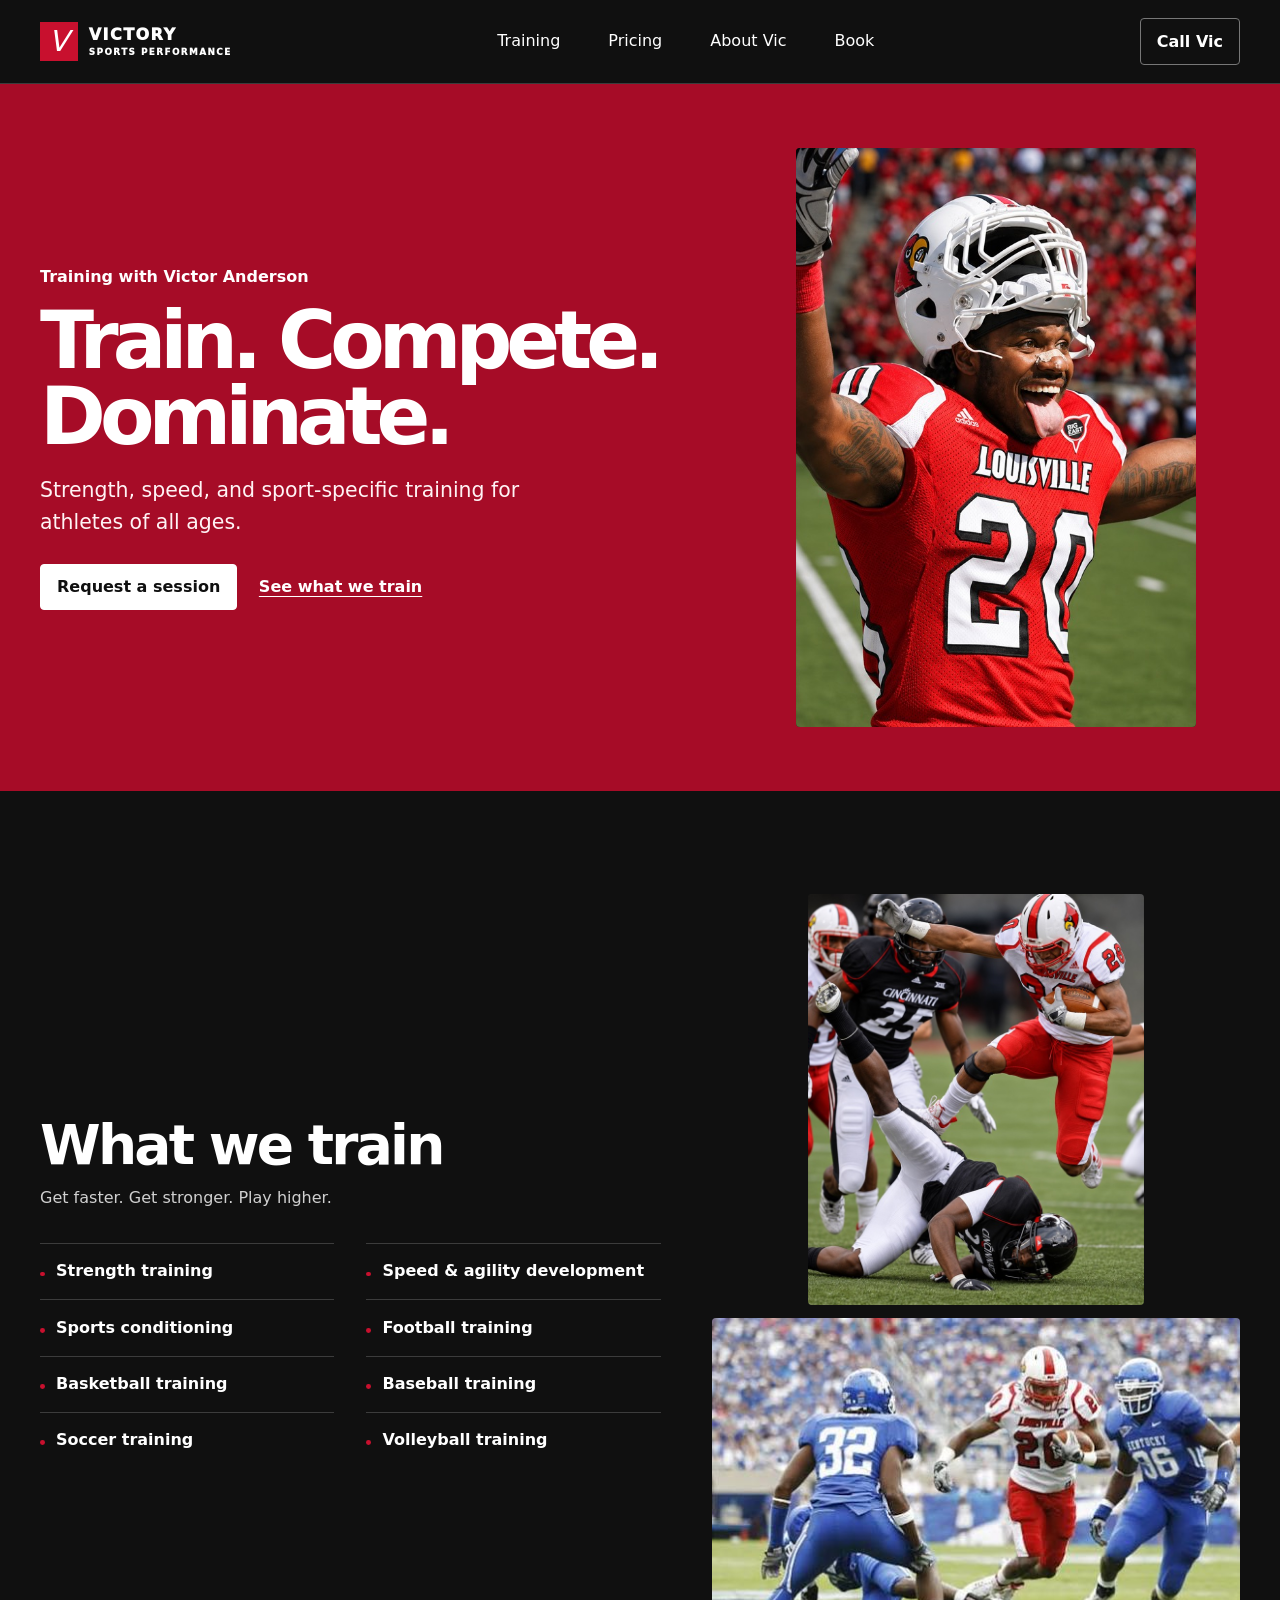
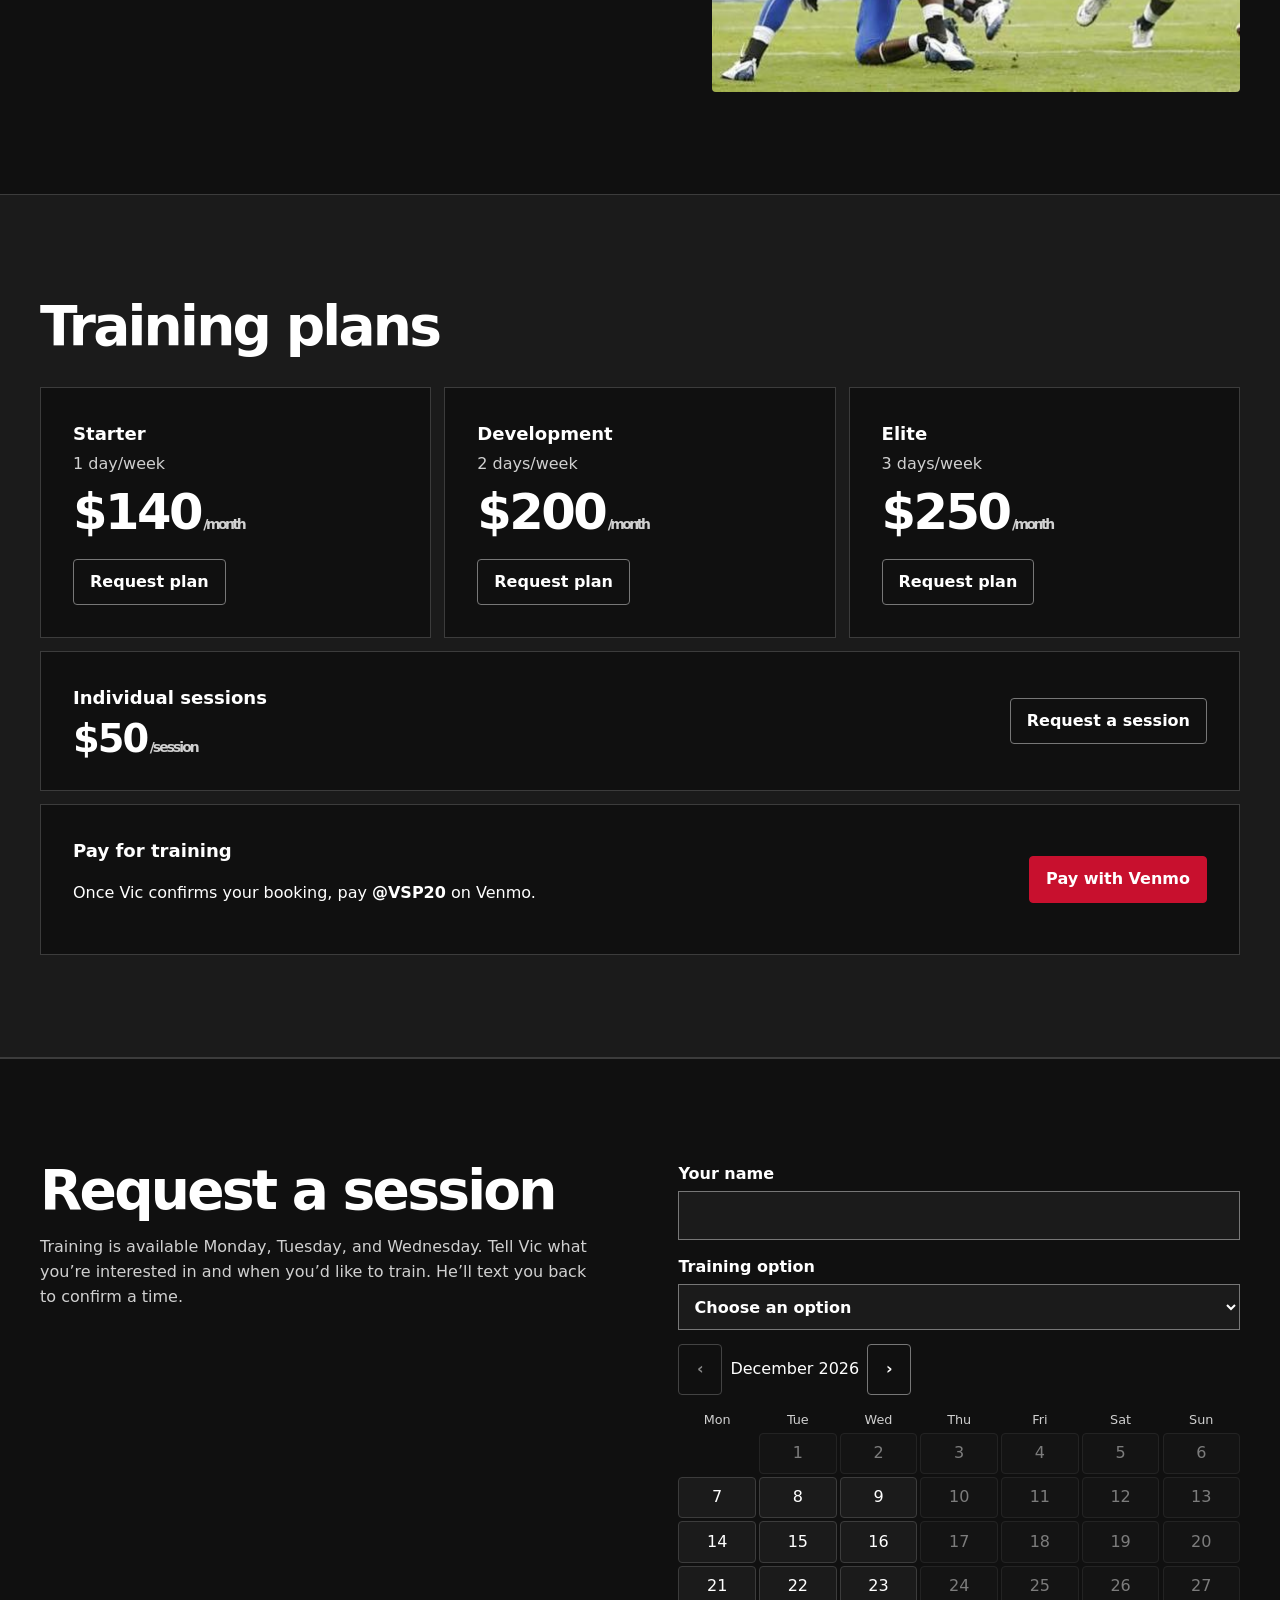
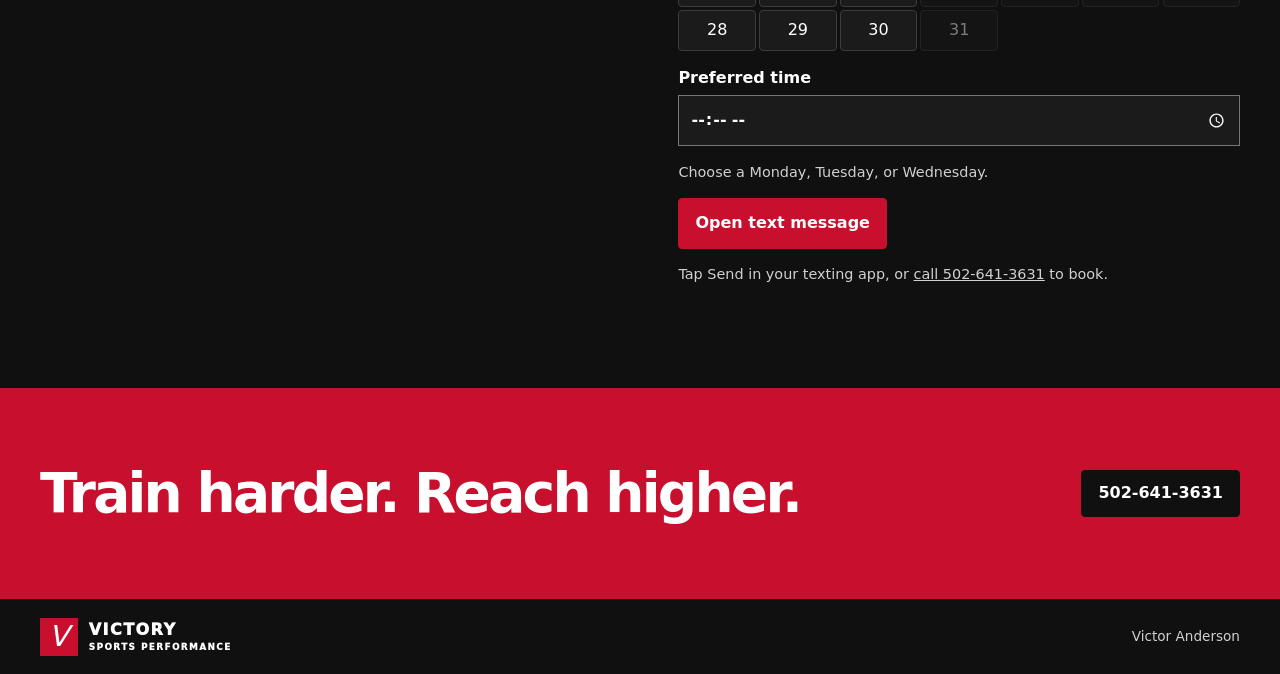
==== commit a420b333: "Show booking dates in a monthly calendar grid" ====
--- a/index.html
+++ b/index.html
@@ -62,13 +62,18 @@
 .booking-month { display: flex; flex-wrap: wrap; align-items: center; gap: .5rem; }
 .booking-month button { min-width: 2.75rem; }
 .booking-month button:disabled { opacity: .5; cursor: default; }
+.booking-calendar { display: grid; grid-template-columns: repeat(7, minmax(0, 1fr)); gap: .2rem; }
+.booking-calendar span { text-align: center; font-size: .8rem; color: var(--muted); }
+.booking-calendar button { padding: .45rem 0; min-width: 0; min-height: 2.5rem; border: 1px solid var(--line); border-radius: .25rem; background: var(--panel); color: var(--paper); font: inherit; cursor: pointer; }
+.booking-calendar button:hover:not(:disabled) { border-color: var(--paper); }
+.booking-calendar button:disabled { opacity: .45; cursor: default; }
+.booking-calendar button[aria-pressed="true"] { background: var(--red); border-color: var(--paper); }
+.booking-calendar button:focus-visible { outline: 2px solid var(--paper); outline-offset: 1px; }
 .booking-form input, .booking-form select { min-width: 0; width: 100%; padding: .7rem; border: 1px solid #777777; background: var(--panel); color: var(--paper); font: inherit; }
 .booking-form :is(input, select):focus-visible { outline: 2px solid var(--paper); outline-offset: 2px; }
-.booking-time { display: grid; grid-template-columns: repeat(2, minmax(0, 1fr)); gap: .75rem; }
 .booking-form .button { justify-self: start; font: inherit; font-weight: 800; cursor: pointer; }
 .booking-help { margin: 0; font-size: .9rem; }
 @media (max-width: 680px) { .booking-grid { grid-template-columns: 1fr; } }
-@media (max-width: 360px) { .booking-time { grid-template-columns: 1fr; } }
 </style>
 </head>
 <body>
@@ -137,10 +142,10 @@
         <span id="booking-month" aria-live="polite"></span>
         <button class="button outline" type="button" id="next-month" aria-label="Next month">›</button>
       </div>
-      <div class="booking-time">
-        <label>Preferred date <select name="date" aria-describedby="booking-days" required></select></label>
-        <label>Preferred time <input type="time" name="time" required></label>
-      </div>
+      <div class="booking-calendar" id="booking-calendar" role="group" aria-label="Preferred date" aria-describedby="booking-days"></div>
+      <input type="hidden" name="date">
+      <p class="booking-help" id="booking-selection" role="status" hidden></p>
+      <label>Preferred time <input type="time" name="time" required></label>
       <p class="booking-help" id="booking-days">Choose a Monday, Tuesday, or Wednesday.</p>
       <button class="button" type="submit">Open text message</button>
       <p class="booking-help" id="booking-help">Tap Send in your texting app, or <a href="tel:+15026413631">call 502-641-3631</a> to book.</p>
@@ -162,6 +167,8 @@
   const previousMonth = document.querySelector('#previous-month');
   const nextMonth = document.querySelector('#next-month');
   const monthLabel = document.querySelector('#booking-month');
+  const calendar = document.querySelector('#booking-calendar');
+  const selection = document.querySelector('#booking-selection');
   const monthFormat = new Intl.DateTimeFormat('en-US', { month: 'long', year: 'numeric' });
   const dayFormat = new Intl.DateTimeFormat('en-US', { weekday: 'long', month: 'short', day: 'numeric' });
   const now = new Date();
@@ -183,14 +190,33 @@
     const days = new Date(year, month + 1, 0).getDate();
     monthLabel.textContent = monthFormat.format(shownMonth);
     previousMonth.disabled = dateKey(shownMonth).slice(0, 7) <= dateKey(new Date()).slice(0, 7);
-    dateField.replaceChildren(new Option('Choose a date', ''));
+    calendar.replaceChildren();
+    for (const weekday of ['Mon', 'Tue', 'Wed', 'Thu', 'Fri', 'Sat', 'Sun']) {
+      const heading = document.createElement('span');
+      heading.textContent = weekday;
+      heading.setAttribute('aria-hidden', 'true');
+      calendar.append(heading);
+    }
+
+    const offset = (shownMonth.getDay() + 6) % 7;
     for (let day = 1; day <= days; day++) {
       const date = new Date(year, month, day, 12);
-      const option = new Option(dayFormat.format(date), dateKey(date));
-      option.disabled = !isBookable(date);
-      dateField.add(option);
+      const button = document.createElement('button');
+      button.type = 'button';
+      button.textContent = day;
+      button.disabled = !isBookable(date);
+      button.setAttribute('aria-label', dayFormat.format(date));
+      button.setAttribute('aria-pressed', String(dateField.value === dateKey(date)));
+      if (day === 1) button.style.gridColumnStart = offset + 1;
+      button.addEventListener('click', () => {
+        calendar.querySelector('[aria-pressed="true"]')?.setAttribute('aria-pressed', 'false');
+        button.setAttribute('aria-pressed', 'true');
+        dateField.value = dateKey(date);
+        selection.hidden = false;
+        selection.textContent = 'Selected: ' + dayFormat.format(date) + ', ' + year;
+      });
+      calendar.append(button);
     }
-    dateField.setCustomValidity('');
   }
 
   function changeMonth(offset) {
@@ -200,7 +226,6 @@
 
   previousMonth.addEventListener('click', () => changeMonth(-1));
   nextMonth.addEventListener('click', () => changeMonth(1));
-  dateField.addEventListener('change', () => dateField.setCustomValidity(''));
   renderMonth();
   bookingForm.hidden = false;
   document.querySelectorAll('[data-plan]').forEach((link) => {
@@ -212,9 +237,13 @@
     event.preventDefault();
     const name = nameField.value.trim();
     nameField.setCustomValidity(name ? '' : 'Enter your name.');
-    dateField.setCustomValidity(!dateField.value || isBookable(new Date(dateField.value + 'T12:00:00'))
-      ? '' : 'Choose an upcoming Monday, Tuesday, or Wednesday.');
     if (!bookingForm.reportValidity()) return;
+    if (!dateField.value || !isBookable(new Date(dateField.value + 'T12:00:00'))) {
+      selection.hidden = false;
+      selection.textContent = 'Choose an upcoming Monday, Tuesday, or Wednesday.';
+      calendar.querySelector('button:not(:disabled)')?.focus();
+      return;
+    }
 
     const plan = planField.selectedOptions[0].textContent;
     const date = new Intl.DateTimeFormat('en-US', { dateStyle: 'long' })
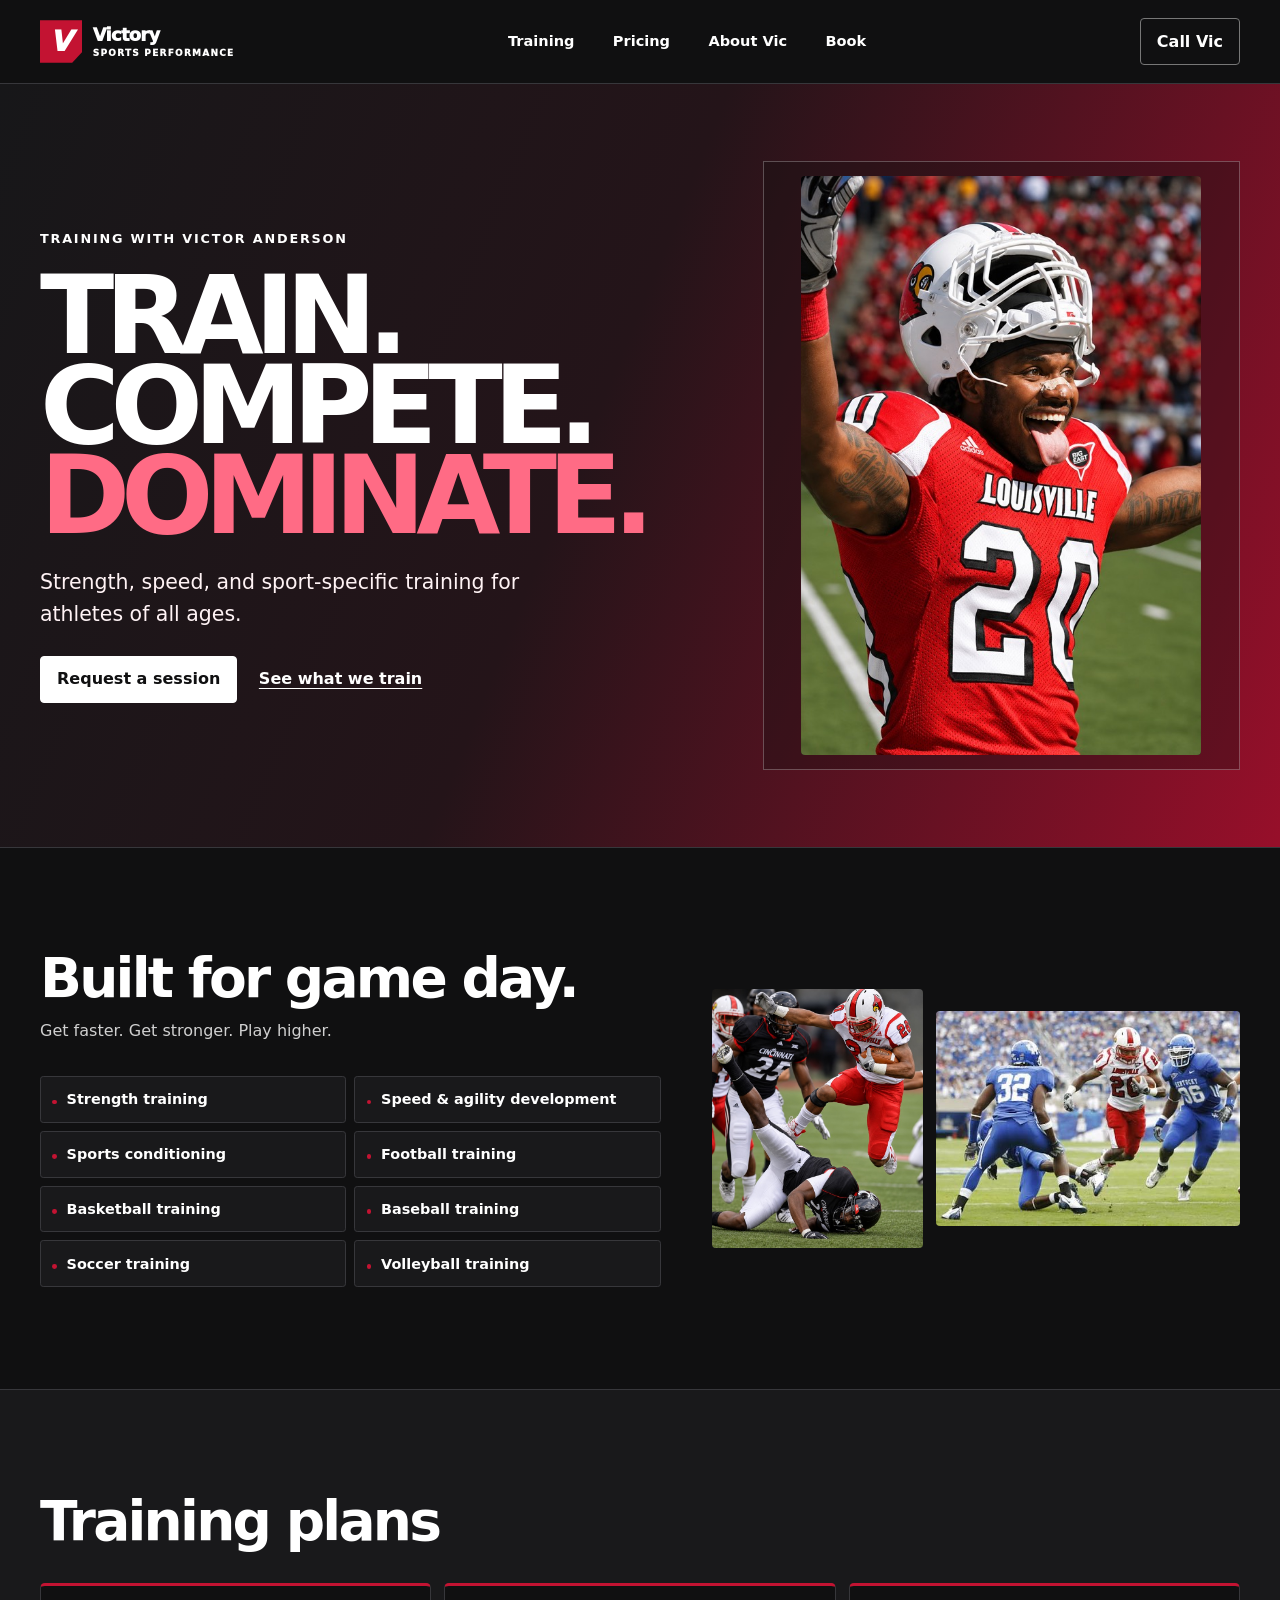
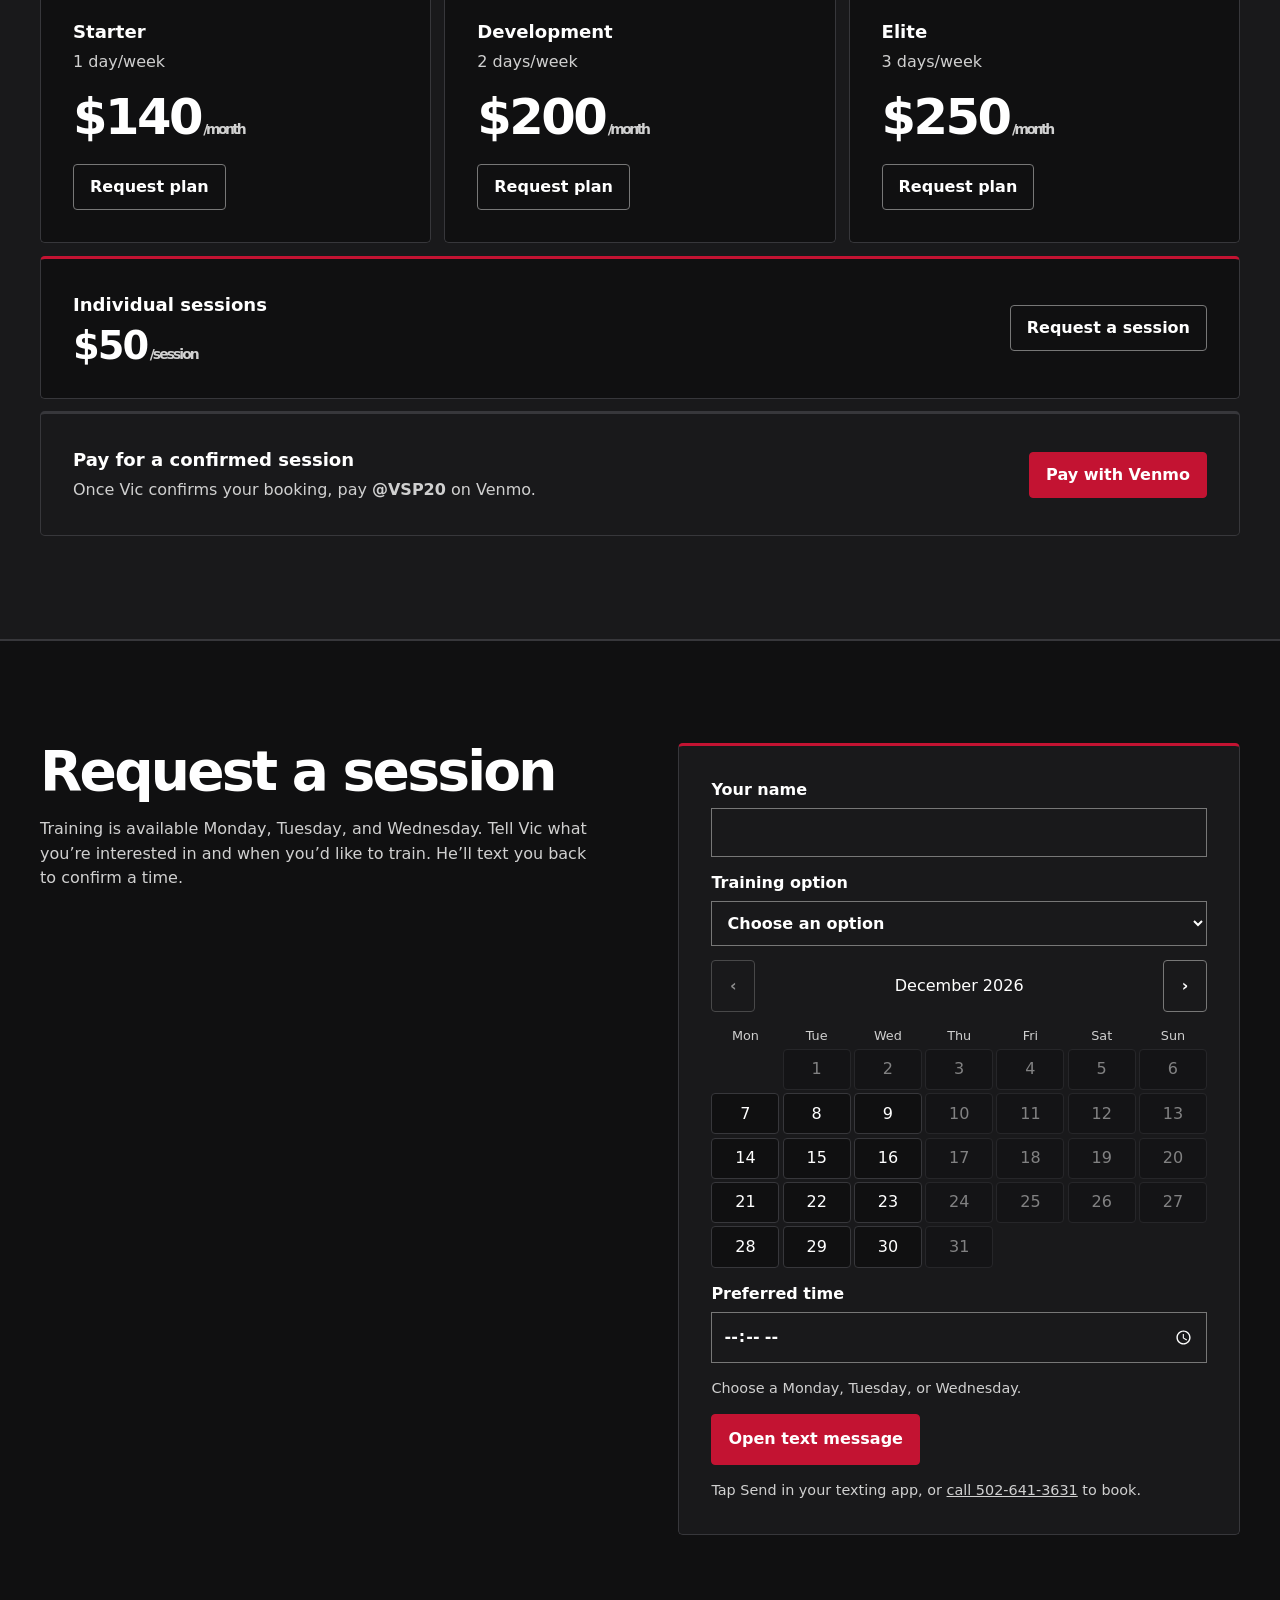
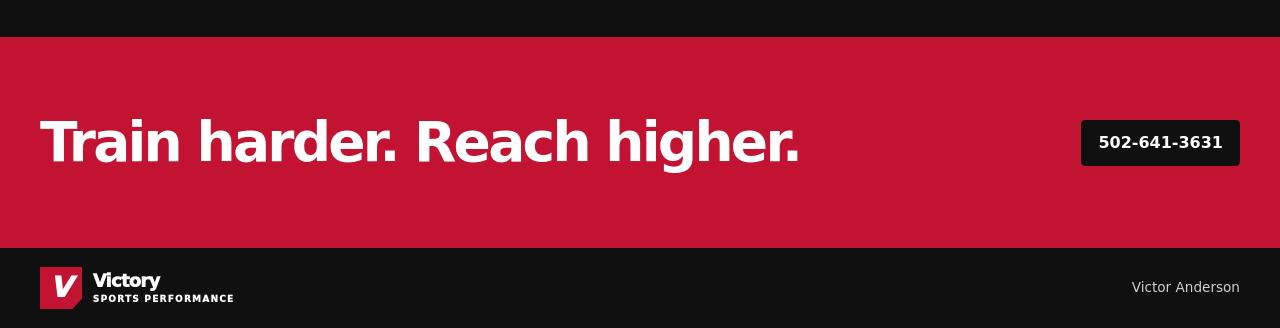
==== commit 80efe7f8: "Refresh the Victory Sports Performance brand and page layouts" ====
--- a/index.html
+++ b/index.html
@@ -79,16 +79,16 @@
 <body>
 <a class="skip" href="#main">Skip to content</a>
 <header class="wrap header">
-<a href="./" class="brand"><span class="mark" aria-hidden="true">V</span><span>VICTORY<small>SPORTS PERFORMANCE</small></span></a>
+<a href="./" class="brand"><span class="mark" aria-hidden="true">V</span><span class="brand-name">Victory<span>Sports Performance</span></span></a>
 <nav aria-label="Main navigation"><a href="#training">Training</a><a href="#pricing">Pricing</a><a href="./victor-anderson.html">About Vic</a><a href="#booking">Book</a></nav>
 <a class="button outline" href="tel:+15026413631">Call Vic</a>
 </header>
 <main id="main">
 <section class="hero">
 <div class="wrap hero-inner">
-<div>
+<div class="hero-copy">
 <p class="coach-name">Training with Victor Anderson</p>
-<h1>Train. Compete.<br>Dominate.</h1>
+<h1>Train.<br>Compete.<br><em>Dominate.</em></h1>
 <p class="intro">Strength, speed, and sport-specific training for athletes of all ages.</p>
 <div class="actions"><a class="button" href="#booking">Request a session</a><a class="text-link" href="#training">See what we train</a></div>
 </div>
@@ -99,7 +99,7 @@
 </section>
 <section class="wrap section training-grid" id="training">
 <div>
-<h2>What we train</h2>
+<h2>Built for game day.</h2>
 <p class="training-tagline">Get faster. Get stronger. Play higher.</p>
 <ul class="programs">
 <li>Strength training</li><li>Speed &amp; agility development</li><li>Sports conditioning</li><li>Football training</li><li>Basketball training</li><li>Baseball training</li><li>Soccer training</li><li>Volleyball training</li>
@@ -118,7 +118,7 @@
 <article><h3>Elite</h3><p>3 days/week</p><div class="price">$250<small>/month</small></div><a class="button outline" href="#booking" data-plan="elite" aria-label="Request the Elite plan">Request plan</a></article>
 </div>
 <div class="single"><div><h3>Individual sessions</h3><div class="price">$50<small>/session</small></div></div><a class="button outline" href="#booking" data-plan="individual">Request a session</a></div>
-<div class="single"><div><h3>Pay for training</h3><p>Once Vic confirms your booking, pay <strong>@VSP20</strong> on Venmo.</p></div><a class="button" href="https://venmo.com/u/VSP20">Pay with Venmo</a></div>
+<div class="single payment-row"><div><h3>Pay for a confirmed session</h3><p>Once Vic confirms your booking, pay <strong>@VSP20</strong> on Venmo.</p></div><a class="button" href="https://venmo.com/u/VSP20">Pay with Venmo</a></div>
 </div></section>
 <section class="booking" id="booking" aria-labelledby="booking-heading">
   <div class="wrap section booking-grid">
@@ -155,7 +155,7 @@
 </section>
 <section class="contact"><div class="wrap"><h2>Train harder. Reach higher.</h2><a class="button" href="tel:+15026413631">502-641-3631</a></div></section>
 </main>
-<footer class="wrap footer"><a href="./" class="brand"><span class="mark" aria-hidden="true">V</span><span>VICTORY<small>SPORTS PERFORMANCE</small></span></a><span>Victor Anderson</span></footer>
+<footer class="wrap footer"><a href="./" class="brand"><span class="mark" aria-hidden="true">V</span><span class="brand-name">Victory<span>Sports Performance</span></span></a><span>Victor Anderson</span></footer>
 
 <script>
   const bookingForm = document.querySelector('#booking-form');
--- a/styles.css
+++ b/styles.css
@@ -76,3 +76,96 @@
 .hero .intro, .bio-hero .intro, .bio-hero .bio-photo figcaption { color: var(--on-red-muted); }
 .hero .button, .bio-hero .button { background: var(--paper); border-color: var(--paper); color: var(--ink); }
 .hero .button:hover, .bio-hero .button:hover { background: var(--ink); border-color: var(--ink); color: var(--paper); }
+
+
+/* Victory visual identity */
+:root {
+  --bg: #101011;
+  --panel: #19191b;
+  --line: #37373b;
+  --red: #c31332;
+  --red-deep: #a30d29;
+  --ink: #101011;
+}
+body { font-optical-sizing: auto; }
+.header { min-height: 5rem; }
+.header .mark, .footer .mark {
+  width: 2.65rem;
+  font: italic 950 1.75rem/1 system-ui, sans-serif;
+  clip-path: polygon(0 0, 100% 0, 100% 74%, 76% 100%, 0 100%);
+}
+.brand-name { font-size: 1.12rem; font-weight: 950; letter-spacing: -.04em; }
+.brand-name span { display: block; margin-top: .35rem; font-size: .56rem; letter-spacing: .14em; text-transform: uppercase; }
+.header nav { gap: clamp(.8rem, 3vw, 2.4rem); font-size: .91rem; font-weight: 700; }
+.header nav [aria-current], .header nav a:hover { text-decoration: underline; text-underline-offset: .3em; }
+.header .button, .button { min-height: 2.75rem; }
+main .hero, main .bio-hero {
+  background: linear-gradient(112deg, #171719 0%, #241419 46%, #970f2a 100%);
+  border-block: 1px solid var(--line);
+}
+.hero .hero-inner { gap: clamp(2rem, 6vw, 6rem); padding-block: clamp(2.8rem, 6vw, 5rem); }
+.hero .hero-copy h1 {
+  font-size: clamp(3.7rem, 8.5vw, 8.6rem);
+  line-height: .83;
+  letter-spacing: -.085em;
+  text-transform: uppercase;
+}
+.hero .hero-copy h1 em {
+  color: #ff6b85;
+}
+.hero .coach-name, .bio-hero .bio-label {
+  font-size: .8rem;
+  letter-spacing: .14em;
+  text-transform: uppercase;
+  margin-bottom: 1.4rem;
+}
+.hero .hero-copy .intro { margin-top: 1.6rem; }
+.hero .field-photo {
+  display: grid;
+  justify-items: center;
+  padding: clamp(.45rem, 1.1vw, .9rem);
+  border: 1px solid #ffffff42;
+  background: #10101156;
+}
+.hero .field-photo img { max-width: 24rem; }
+#training h2, #pricing h2, #booking h2, .bio-career h2 {
+  text-wrap: balance;
+}
+#training .programs { gap: .5rem; }
+#training .programs li {
+  gap: .6rem;
+  border: 1px solid var(--line);
+  border-radius: .2rem;
+  padding: .7rem;
+  background: var(--panel);
+  font-size: .9rem;
+}
+#training .field-photo { grid-template-columns: .82fr 1.18fr; align-items: center; }
+#training .field-photo img { background: var(--bg); }
+#pricing .plans article, #pricing .single {
+  border-top: 3px solid var(--red);
+  border-radius: .3rem;
+}
+#pricing .plans .price { margin-top: .5rem; }
+#pricing .plans .button { margin-top: auto; }
+#pricing .payment-row { border-top-color: var(--line); background: var(--panel); }
+#pricing .payment-row p { margin: .25rem 0 0; color: var(--muted); }
+#booking .booking-form {
+  border: 1px solid var(--line);
+  border-top: 3px solid var(--red);
+  border-radius: .3rem;
+  background: var(--panel);
+  padding: clamp(.8rem, 3vw, 2rem);
+}
+#booking .booking-calendar button { background: var(--bg); }
+#booking .booking-calendar button[aria-pressed="true"] { background: var(--red); }
+#booking .booking-month { justify-content: space-between; }
+.bio-hero .bio-grid h1 { text-transform: uppercase; }
+.bio-hero .bio-photo { padding: .65rem; border: 1px solid #ffffff42; background: #10101156; }
+@media (max-width: 760px) {
+  .hero .hero-copy h1 { font-size: clamp(3rem, 11.5vw, 6.5rem); }
+}
+@media (max-width: 360px) {
+  .hero .hero-copy h1 { font-size: clamp(2.45rem, 12vw, 2.8rem); }
+  .header nav { gap: .65rem; }
+}
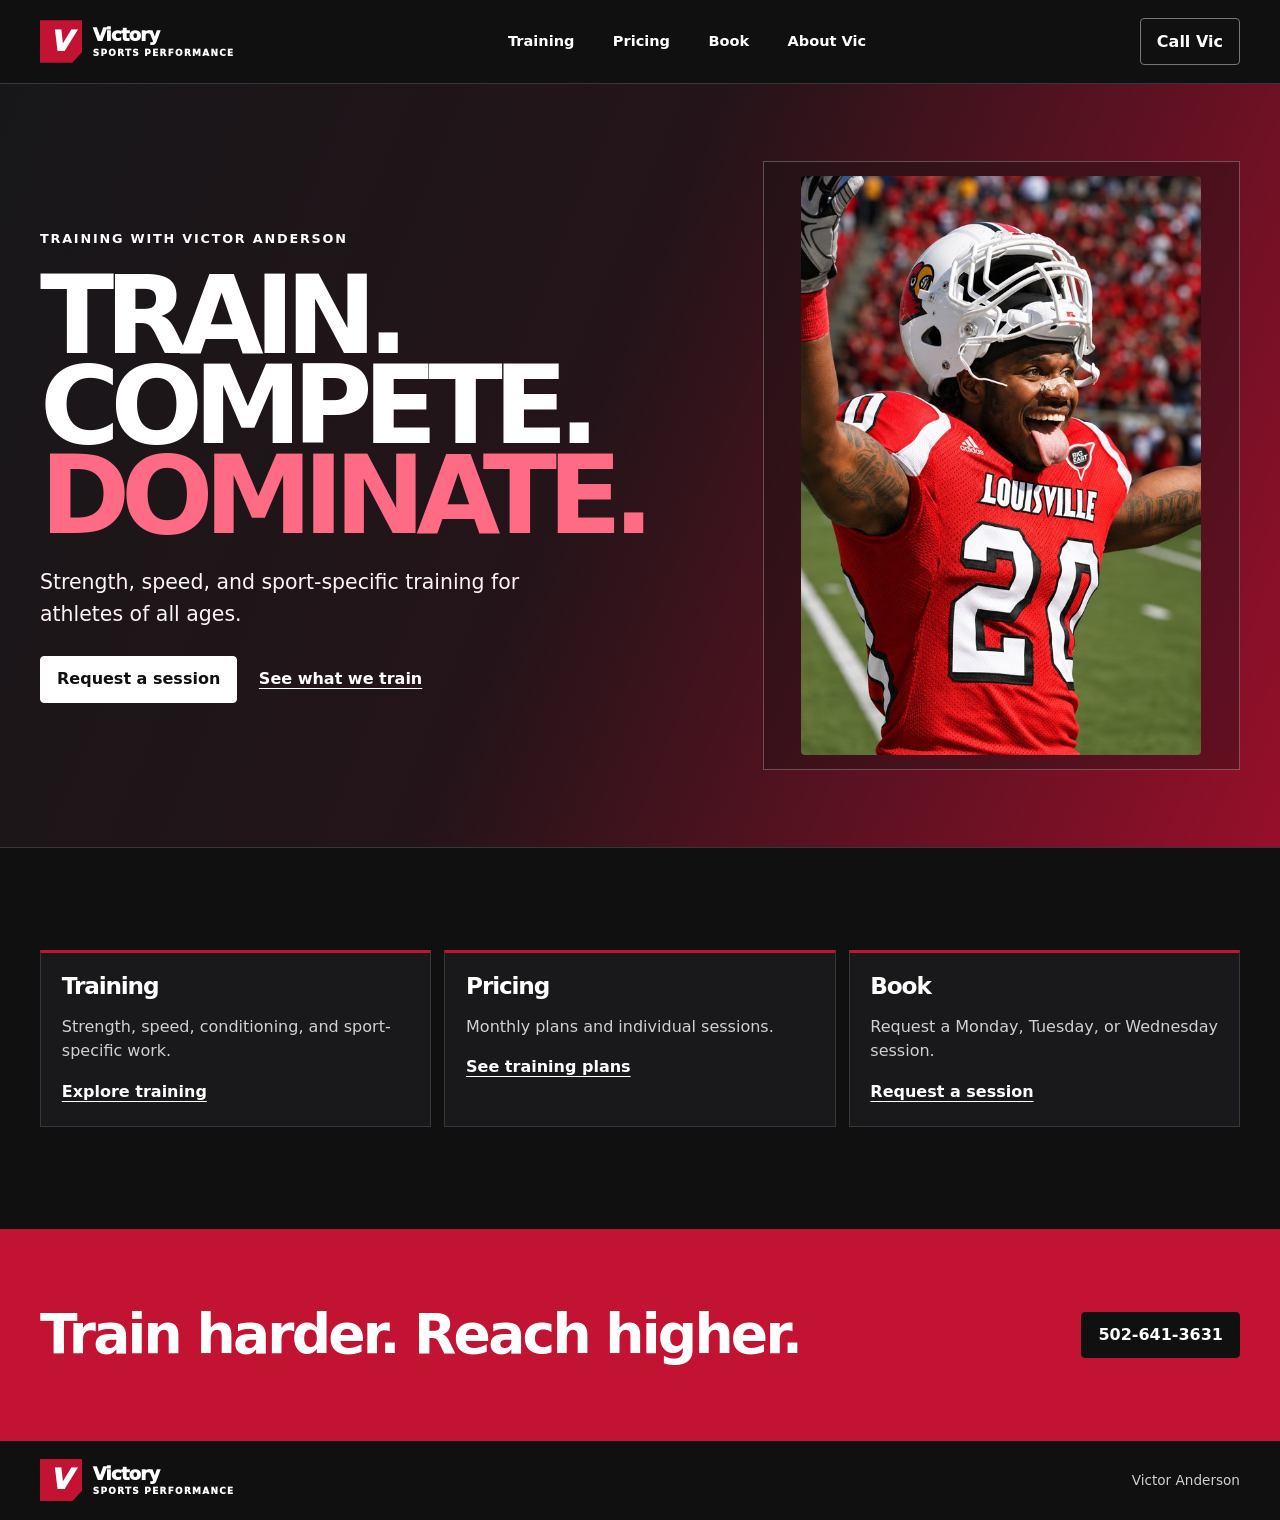
==== commit 120be9a8: "Give Training, Pricing, and Book their own pages" ====
--- a/index.html
+++ b/index.html
@@ -6,81 +6,13 @@
 <meta name="description" content="Sports performance training with Victor Anderson. Strength, speed, and conditioning for athletes of all ages and sports.">
 <title>Victory Sports Performance | Victor Anderson</title>
 <link rel="stylesheet" href="styles.css">
-<style>
-:root {
-  --display: system-ui, sans-serif;
-}
-.hero-inner {
-  display: grid;
-  grid-template-columns: minmax(0, 1.15fr) minmax(0, .85fr);
-  align-items: center;
-  gap: clamp(1.5rem, 4vw, 4rem);
-  padding-block: clamp(2.5rem, 5vw, 4.5rem);
-}
-.hero h1 { font-size: clamp(2.8rem, 6.2vw, 6rem); text-wrap: balance; }
-.hero .field-photo img { aspect-ratio: auto; object-fit: contain; max-width: 25rem; margin-inline: auto; }
-.training-grid {
-  display: grid;
-  grid-template-columns: minmax(0, 1fr) minmax(0, .85fr);
-  align-items: center;
-  gap: clamp(1.5rem, 4vw, 4rem);
-}
-.field-photo { margin: 0; min-width: 0; }
-.field-photo img {
-  display: block;
-  width: 100%;
-  height: auto;
-  aspect-ratio: 5 / 4;
-  object-fit: cover;
-  object-position: center 55%;
-  background: var(--panel);
-  border-radius: .25rem;
-}
-.training-grid .field-photo { display: grid; gap: .8rem; }
-.training-grid .field-photo img { aspect-ratio: auto; object-fit: contain; }
-.training-grid .field-photo img:first-child { max-width: 21rem; margin-inline: auto; }
-@media (max-width: 760px) {
-  .hero-inner, .training-grid { grid-template-columns: 1fr; }
-  .hero h1 { font-size: clamp(2.7rem, 10vw, 5rem); }
-  .field-photo img { aspect-ratio: 4 / 3; }
-}
-.coach-name { margin: 0 0 .8rem; color: var(--paper); font-weight: 700; }
-h1 { font-size: clamp(2.8rem, 8.8vw, 7.4rem); letter-spacing: -.075em; line-height: .96; }
-h2 { font-size: clamp(2rem, 4.3vw, 3.6rem); letter-spacing: -.05em; line-height: 1.05; }
-.intro { max-width: 42ch; margin-top: 1.25rem; }
-.button { border-radius: .25rem; }
-.training-tagline { color: var(--muted); margin: .7rem 0 0; }
-.programs li::before { width: .3rem; height: .3rem; border-radius: 50%; transform: none; }
-.plans article:last-child { border-color: var(--line); }
-.price { font-size: clamp(2rem, 4vw, 3.1rem); letter-spacing: -.05em; }
-.booking { border-top: 1px solid var(--line); }
-.booking-grid { display: grid; grid-template-columns: minmax(0, 1fr) minmax(0, 1fr); gap: clamp(1.5rem, 6vw, 5rem); }
-.booking-copy p:last-child, .booking-help { color: var(--muted); }
-.booking-form { display: grid; gap: .9rem; }
-.booking-form[hidden] { display: none; }
-.booking-form label { display: grid; gap: .3rem; font-weight: 700; }
-.booking-month { display: flex; flex-wrap: wrap; align-items: center; gap: .5rem; }
-.booking-month button { min-width: 2.75rem; }
-.booking-month button:disabled { opacity: .5; cursor: default; }
-.booking-calendar { display: grid; grid-template-columns: repeat(7, minmax(0, 1fr)); gap: .2rem; }
-.booking-calendar span { text-align: center; font-size: .8rem; color: var(--muted); }
-.booking-calendar button { padding: .45rem 0; min-width: 0; min-height: 2.5rem; border: 1px solid var(--line); border-radius: .25rem; background: var(--panel); color: var(--paper); font: inherit; cursor: pointer; }
-.booking-calendar button:hover:not(:disabled) { border-color: var(--paper); }
-.booking-calendar button:disabled { opacity: .45; cursor: default; }
-.booking-calendar button[aria-pressed="true"] { background: var(--red); border-color: var(--paper); }
-.booking-calendar button:focus-visible { outline: 2px solid var(--paper); outline-offset: 1px; }
-.booking-form input, .booking-form select { min-width: 0; width: 100%; padding: .7rem; border: 1px solid #777777; background: var(--panel); color: var(--paper); font: inherit; }
-.booking-form :is(input, select):focus-visible { outline: 2px solid var(--paper); outline-offset: 2px; }
-.booking-form .button { justify-self: start; font: inherit; font-weight: 800; cursor: pointer; }
-.booking-help { margin: 0; font-size: .9rem; }
-@media (max-width: 680px) { .booking-grid { grid-template-columns: 1fr; } }
-</style>
+<link rel="stylesheet" href="training-pages.css">
 </head>
 <body>
 <a class="skip" href="#main">Skip to content</a>
 <header class="wrap header">
 <a href="./" class="brand"><span class="mark" aria-hidden="true">V</span><span class="brand-name">Victory<span>Sports Performance</span></span></a>
-<nav aria-label="Main navigation"><a href="#training">Training</a><a href="#pricing">Pricing</a><a href="./victor-anderson.html">About Vic</a><a href="#booking">Book</a></nav>
+<nav aria-label="Main navigation"><a href="./training.html">Training</a><a href="./pricing.html">Pricing</a><a href="./book.html">Book</a><a href="./victor-anderson.html">About Vic</a></nav>
 <a class="button outline" href="tel:+15026413631">Call Vic</a>
 </header>
 <main id="main">
@@ -90,172 +22,24 @@
 <p class="coach-name">Training with Victor Anderson</p>
 <h1>Train.<br>Compete.<br><em>Dominate.</em></h1>
 <p class="intro">Strength, speed, and sport-specific training for athletes of all ages.</p>
-<div class="actions"><a class="button" href="#booking">Request a session</a><a class="text-link" href="#training">See what we train</a></div>
+<div class="actions"><a class="button" href="./book.html">Request a session</a><a class="text-link" href="./training.html">See what we train</a></div>
 </div>
 <figure class="field-photo">
   <img src="images/vic-celebrating.jpg" alt="Victor Anderson celebrating in his red Louisville number 20 jersey" width="460" height="666" fetchpriority="high">
 </figure>
 </div>
 </section>
-<section class="wrap section training-grid" id="training">
-<div>
-<h2>Built for game day.</h2>
-<p class="training-tagline">Get faster. Get stronger. Play higher.</p>
-<ul class="programs">
-<li>Strength training</li><li>Speed &amp; agility development</li><li>Sports conditioning</li><li>Football training</li><li>Basketball training</li><li>Baseball training</li><li>Soccer training</li><li>Volleyball training</li>
-</ul>
+<div class="wrap section page-links">
+  <article id="training"><h2>Training</h2><p>Strength, speed, conditioning, and sport-specific work.</p><a href="./training.html">Explore training</a></article>
+  <article id="pricing"><h2>Pricing</h2><p>Monthly plans and individual sessions.</p><a href="./pricing.html">See training plans</a></article>
+  <article id="booking"><h2>Book</h2><p>Request a Monday, Tuesday, or Wednesday session.</p><a href="./book.html">Request a session</a></article>
 </div>
-<figure class="field-photo">
-  <img src="images/vic-vs-cincinnati.jpg" alt="Victor Anderson hurdling a Cincinnati defender with the ball" width="500" height="611" loading="lazy" decoding="async">
-  <img src="images/vic-vs-kentucky.jpg" alt="Victor Anderson running between Kentucky defenders" width="531" height="376" loading="lazy" decoding="async">
-</figure>
-</section>
-<section class="pricing" id="pricing"><div class="wrap section">
-<h2>Training plans</h2>
-<div class="plans">
-<article><h3>Starter</h3><p>1 day/week</p><div class="price">$140<small>/month</small></div><a class="button outline" href="#booking" data-plan="starter" aria-label="Request the Starter plan">Request plan</a></article>
-<article><h3>Development</h3><p>2 days/week</p><div class="price">$200<small>/month</small></div><a class="button outline" href="#booking" data-plan="development" aria-label="Request the Development plan">Request plan</a></article>
-<article><h3>Elite</h3><p>3 days/week</p><div class="price">$250<small>/month</small></div><a class="button outline" href="#booking" data-plan="elite" aria-label="Request the Elite plan">Request plan</a></article>
-</div>
-<div class="single"><div><h3>Individual sessions</h3><div class="price">$50<small>/session</small></div></div><a class="button outline" href="#booking" data-plan="individual">Request a session</a></div>
-<div class="single payment-row"><div><h3>Pay for a confirmed session</h3><p>Once Vic confirms your booking, pay <strong>@VSP20</strong> on Venmo.</p></div><a class="button" href="https://venmo.com/u/VSP20">Pay with Venmo</a></div>
-</div></section>
-<section class="booking" id="booking" aria-labelledby="booking-heading">
-  <div class="wrap section booking-grid">
-    <div class="booking-copy">
-      <h2 id="booking-heading">Request a session</h2>
-      <p>Training is available Monday, Tuesday, and Wednesday. Tell Vic what you’re interested in and when you’d like to train. He’ll text you back to confirm a time.</p>
-    </div>
-    <form class="booking-form" id="booking-form" aria-describedby="booking-help" hidden>
-      <label>Your name <input name="clientName" autocomplete="name" maxlength="80" required></label>
-      <label>Training option
-        <select name="plan" required>
-          <option value="">Choose an option</option>
-          <option value="individual">Individual session — $50/session</option>
-          <option value="starter">Starter — $140/month</option>
-          <option value="development">Development — $200/month</option>
-          <option value="elite">Elite — $250/month</option>
-        </select>
-      </label>
-      <div class="booking-month" aria-label="Booking month" role="group">
-        <button class="button outline" type="button" id="previous-month" aria-label="Previous month">‹</button>
-        <span id="booking-month" aria-live="polite"></span>
-        <button class="button outline" type="button" id="next-month" aria-label="Next month">›</button>
-      </div>
-      <div class="booking-calendar" id="booking-calendar" role="group" aria-label="Preferred date" aria-describedby="booking-days"></div>
-      <input type="hidden" name="date">
-      <p class="booking-help" id="booking-selection" role="status" hidden></p>
-      <label>Preferred time <input type="time" name="time" required></label>
-      <p class="booking-help" id="booking-days">Choose a Monday, Tuesday, or Wednesday.</p>
-      <button class="button" type="submit">Open text message</button>
-      <p class="booking-help" id="booking-help">Tap Send in your texting app, or <a href="tel:+15026413631">call 502-641-3631</a> to book.</p>
-    </form>
-    <noscript><p><a href="tel:+15026413631">Call 502-641-3631 to request a session.</a></p></noscript>
-  </div>
-</section>
+
+
 <section class="contact"><div class="wrap"><h2>Train harder. Reach higher.</h2><a class="button" href="tel:+15026413631">502-641-3631</a></div></section>
 </main>
 <footer class="wrap footer"><a href="./" class="brand"><span class="mark" aria-hidden="true">V</span><span class="brand-name">Victory<span>Sports Performance</span></span></a><span>Victor Anderson</span></footer>
 
-<script>
-  const bookingForm = document.querySelector('#booking-form');
-  const nameField = bookingForm.elements.namedItem('clientName');
-  const planField = bookingForm.elements.namedItem('plan');
-  const dateField = bookingForm.elements.namedItem('date');
-  const timeField = bookingForm.elements.namedItem('time');
 
-  const previousMonth = document.querySelector('#previous-month');
-  const nextMonth = document.querySelector('#next-month');
-  const monthLabel = document.querySelector('#booking-month');
-  const calendar = document.querySelector('#booking-calendar');
-  const selection = document.querySelector('#booking-selection');
-  const monthFormat = new Intl.DateTimeFormat('en-US', { month: 'long', year: 'numeric' });
-  const dayFormat = new Intl.DateTimeFormat('en-US', { weekday: 'long', month: 'short', day: 'numeric' });
-  const now = new Date();
-  let shownMonth = new Date(now.getFullYear(), now.getMonth(), 1);
-
-  function dateKey(date) {
-    return [date.getFullYear(), date.getMonth() + 1, date.getDate()]
-      .map((part, index) => String(part).padStart(index === 0 ? 4 : 2, '0')).join('-');
-  }
-
-  function isBookable(date) {
-    const weekday = date.getDay();
-    return weekday >= 1 && weekday <= 3 && dateKey(date) >= dateKey(new Date());
-  }
-
-  function renderMonth() {
-    const year = shownMonth.getFullYear();
-    const month = shownMonth.getMonth();
-    const days = new Date(year, month + 1, 0).getDate();
-    monthLabel.textContent = monthFormat.format(shownMonth);
-    previousMonth.disabled = dateKey(shownMonth).slice(0, 7) <= dateKey(new Date()).slice(0, 7);
-    calendar.replaceChildren();
-    for (const weekday of ['Mon', 'Tue', 'Wed', 'Thu', 'Fri', 'Sat', 'Sun']) {
-      const heading = document.createElement('span');
-      heading.textContent = weekday;
-      heading.setAttribute('aria-hidden', 'true');
-      calendar.append(heading);
-    }
-
-    const offset = (shownMonth.getDay() + 6) % 7;
-    for (let day = 1; day <= days; day++) {
-      const date = new Date(year, month, day, 12);
-      const button = document.createElement('button');
-      button.type = 'button';
-      button.textContent = day;
-      button.disabled = !isBookable(date);
-      button.setAttribute('aria-label', dayFormat.format(date));
-      button.setAttribute('aria-pressed', String(dateField.value === dateKey(date)));
-      if (day === 1) button.style.gridColumnStart = offset + 1;
-      button.addEventListener('click', () => {
-        calendar.querySelector('[aria-pressed="true"]')?.setAttribute('aria-pressed', 'false');
-        button.setAttribute('aria-pressed', 'true');
-        dateField.value = dateKey(date);
-        selection.hidden = false;
-        selection.textContent = 'Selected: ' + dayFormat.format(date) + ', ' + year;
-      });
-      calendar.append(button);
-    }
-  }
-
-  function changeMonth(offset) {
-    shownMonth = new Date(shownMonth.getFullYear(), shownMonth.getMonth() + offset, 1);
-    renderMonth();
-  }
-
-  previousMonth.addEventListener('click', () => changeMonth(-1));
-  nextMonth.addEventListener('click', () => changeMonth(1));
-  renderMonth();
-  bookingForm.hidden = false;
-  document.querySelectorAll('[data-plan]').forEach((link) => {
-    link.addEventListener('click', () => { planField.value = link.dataset.plan; });
-  });
-  nameField.addEventListener('input', () => nameField.setCustomValidity(''));
-
-  bookingForm.addEventListener('submit', (event) => {
-    event.preventDefault();
-    const name = nameField.value.trim();
-    nameField.setCustomValidity(name ? '' : 'Enter your name.');
-    if (!bookingForm.reportValidity()) return;
-    if (!dateField.value || !isBookable(new Date(dateField.value + 'T12:00:00'))) {
-      selection.hidden = false;
-      selection.textContent = 'Choose an upcoming Monday, Tuesday, or Wednesday.';
-      calendar.querySelector('button:not(:disabled)')?.focus();
-      return;
-    }
-
-    const plan = planField.selectedOptions[0].textContent;
-    const date = new Intl.DateTimeFormat('en-US', { dateStyle: 'long' })
-      .format(new Date(dateField.value + 'T12:00:00'));
-    const [hour, minute] = timeField.value.split(':').map(Number);
-    const time = `${hour % 12 || 12}:${String(minute).padStart(2, '0')} ${hour < 12 ? 'AM' : 'PM'}`;
-    const message = `Hi Victor, I'm ${name}. I'd like to book ${plan} on ${date} at ${time}. Is that time available?`;
-    const isAppleMobile = /iPhone|iPad|iPod/.test(navigator.userAgent)
-      || (navigator.platform === 'MacIntel' && navigator.maxTouchPoints > 1);
-    const separator = isAppleMobile ? '&' : '?';
-    window.location.href = `sms:+15026413631${separator}body=${encodeURIComponent(message)}`;
-  });
-</script>
 </body>
 </html>
--- a/training-pages.css
+++ b/training-pages.css
@@ -0,0 +1,75 @@
+:root {
+  --display: system-ui, sans-serif;
+}
+.hero-inner {
+  display: grid;
+  grid-template-columns: minmax(0, 1.15fr) minmax(0, .85fr);
+  align-items: center;
+  gap: clamp(1.5rem, 4vw, 4rem);
+  padding-block: clamp(2.5rem, 5vw, 4.5rem);
+}
+.hero h1 { font-size: clamp(2.8rem, 6.2vw, 6rem); text-wrap: balance; }
+.hero .field-photo img { aspect-ratio: auto; object-fit: contain; max-width: 25rem; margin-inline: auto; }
+.training-grid {
+  display: grid;
+  grid-template-columns: minmax(0, 1fr) minmax(0, .85fr);
+  align-items: center;
+  gap: clamp(1.5rem, 4vw, 4rem);
+}
+.field-photo { margin: 0; min-width: 0; }
+.field-photo img {
+  display: block;
+  width: 100%;
+  height: auto;
+  aspect-ratio: 5 / 4;
+  object-fit: cover;
+  object-position: center 55%;
+  background: var(--panel);
+  border-radius: .25rem;
+}
+.training-grid .field-photo { display: grid; gap: .8rem; }
+.training-grid .field-photo img { aspect-ratio: auto; object-fit: contain; }
+.training-grid .field-photo img:first-child { max-width: 21rem; margin-inline: auto; }
+@media (max-width: 760px) {
+  .hero-inner, .training-grid { grid-template-columns: 1fr; }
+  .hero h1 { font-size: clamp(2.7rem, 10vw, 5rem); }
+  .field-photo img { aspect-ratio: 4 / 3; }
+}
+.coach-name { margin: 0 0 .8rem; color: var(--paper); font-weight: 700; }
+h1 { font-size: clamp(2.8rem, 8.8vw, 7.4rem); letter-spacing: -.075em; line-height: .96; }
+h2 { font-size: clamp(2rem, 4.3vw, 3.6rem); letter-spacing: -.05em; line-height: 1.05; }
+.intro { max-width: 42ch; margin-top: 1.25rem; }
+.button { border-radius: .25rem; }
+.training-tagline { color: var(--muted); margin: .7rem 0 0; }
+.programs li::before { width: .3rem; height: .3rem; border-radius: 50%; transform: none; }
+.plans article:last-child { border-color: var(--line); }
+.price { font-size: clamp(2rem, 4vw, 3.1rem); letter-spacing: -.05em; }
+.booking { border-top: 1px solid var(--line); }
+.booking-grid { display: grid; grid-template-columns: minmax(0, 1fr) minmax(0, 1fr); gap: clamp(1.5rem, 6vw, 5rem); }
+.booking-copy p:last-child, .booking-help { color: var(--muted); }
+.booking-form { display: grid; gap: .9rem; }
+.booking-form[hidden] { display: none; }
+.booking-form label { display: grid; gap: .3rem; font-weight: 700; }
+.booking-month { display: flex; flex-wrap: wrap; align-items: center; gap: .5rem; }
+.booking-month button { min-width: 2.75rem; }
+.booking-month button:disabled { opacity: .5; cursor: default; }
+.booking-calendar { display: grid; grid-template-columns: repeat(7, minmax(0, 1fr)); gap: .2rem; }
+.booking-calendar span { text-align: center; font-size: .8rem; color: var(--muted); }
+.booking-calendar button { padding: .45rem 0; min-width: 0; min-height: 2.5rem; border: 1px solid var(--line); border-radius: .25rem; background: var(--panel); color: var(--paper); font: inherit; cursor: pointer; }
+.booking-calendar button:hover:not(:disabled) { border-color: var(--paper); }
+.booking-calendar button:disabled { opacity: .45; cursor: default; }
+.booking-calendar button[aria-pressed="true"] { background: var(--red); border-color: var(--paper); }
+.booking-calendar button:focus-visible { outline: 2px solid var(--paper); outline-offset: 1px; }
+.booking-form input, .booking-form select { min-width: 0; width: 100%; padding: .7rem; border: 1px solid #777777; background: var(--panel); color: var(--paper); font: inherit; }
+.booking-form :is(input, select):focus-visible { outline: 2px solid var(--paper); outline-offset: 2px; }
+.booking-form .button { justify-self: start; font: inherit; font-weight: 800; cursor: pointer; }
+.booking-help { margin: 0; font-size: .9rem; }
+@media (max-width: 680px) { .booking-grid { grid-template-columns: 1fr; } }
+
+.inner-page h1 { font-size: clamp(2.6rem, 7vw, 5.2rem); line-height: 1.02; }
+.inner-page .programs { margin-bottom: 1.4rem; }
+.page-links { display: grid; grid-template-columns: repeat(auto-fit, minmax(min(15rem, 100%), 1fr)); gap: .8rem; }
+.page-links article { padding: 1.3rem; border: 1px solid var(--line); border-top: 3px solid var(--red); background: var(--panel); }
+.page-links h2 { font-size: 1.45rem; }
+.page-links p { color: var(--muted); }
+.page-links a { font-weight: 750; text-underline-offset: .22em; }
